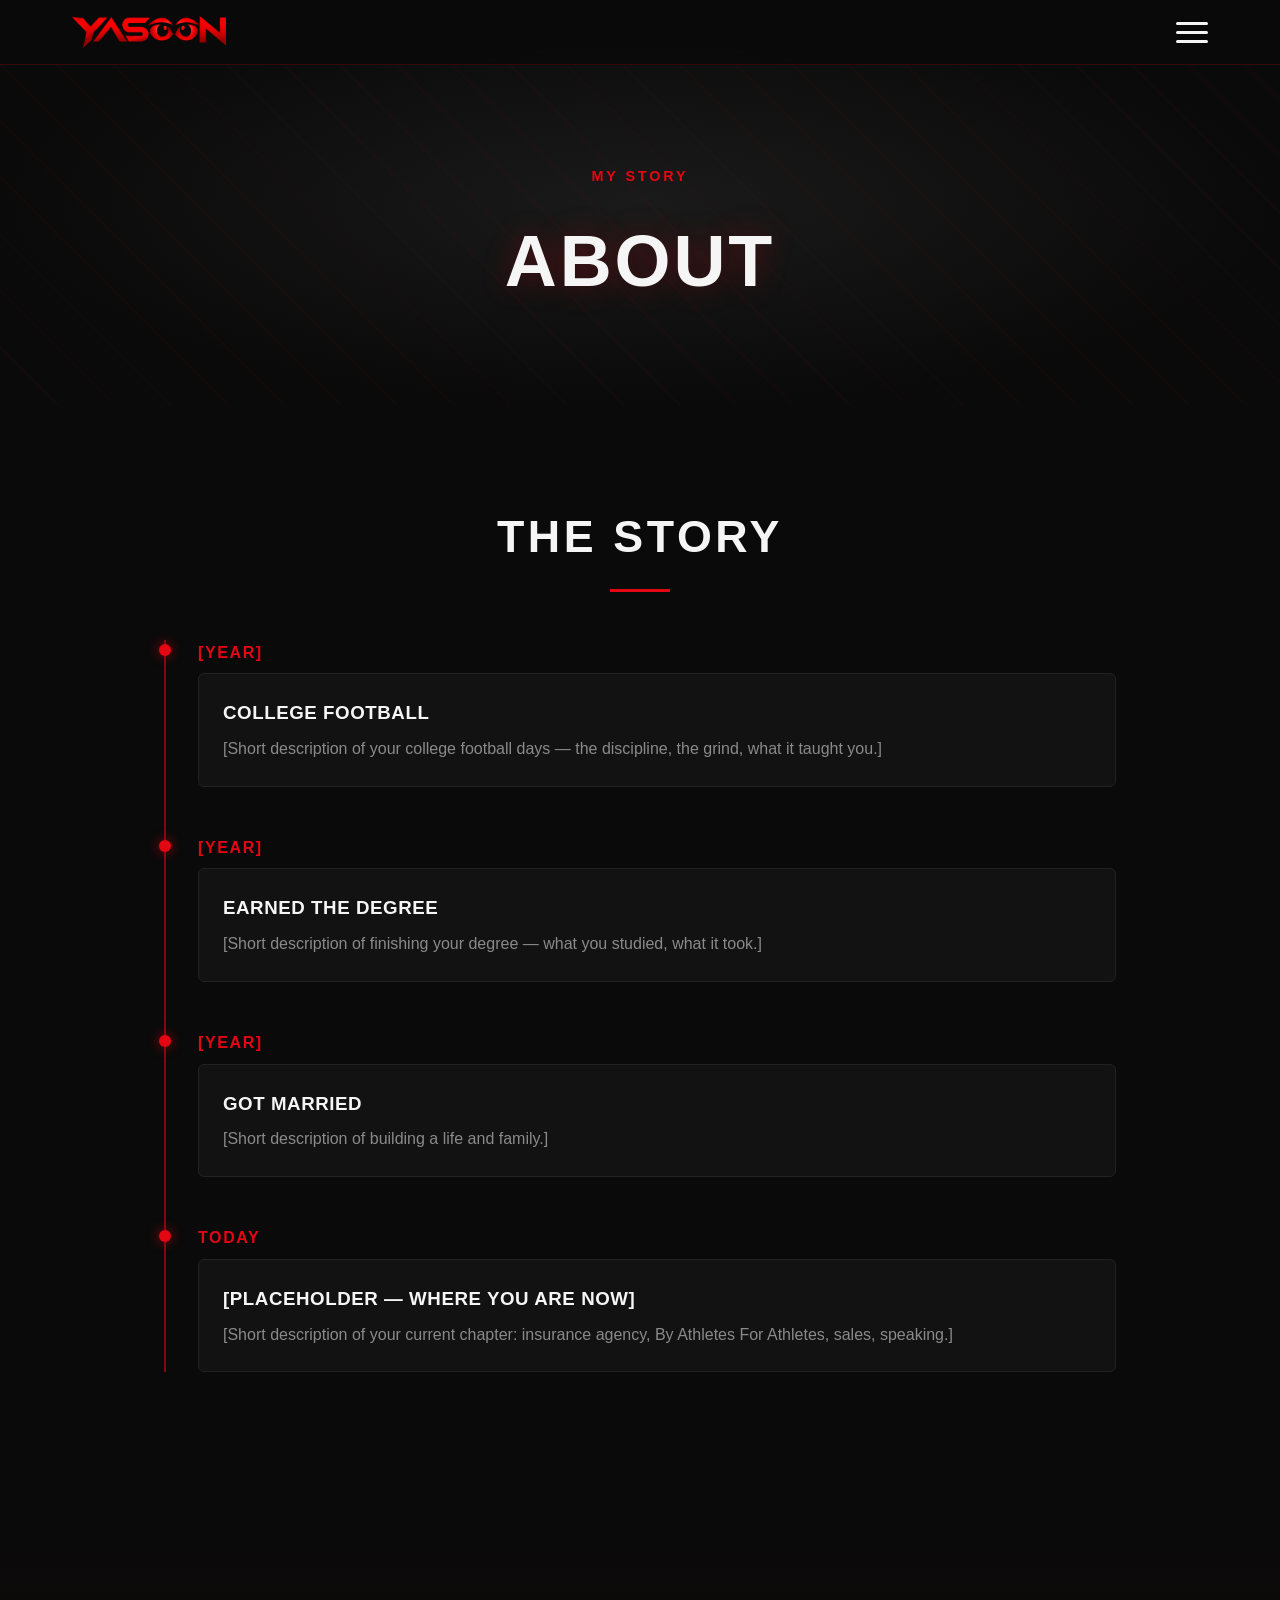
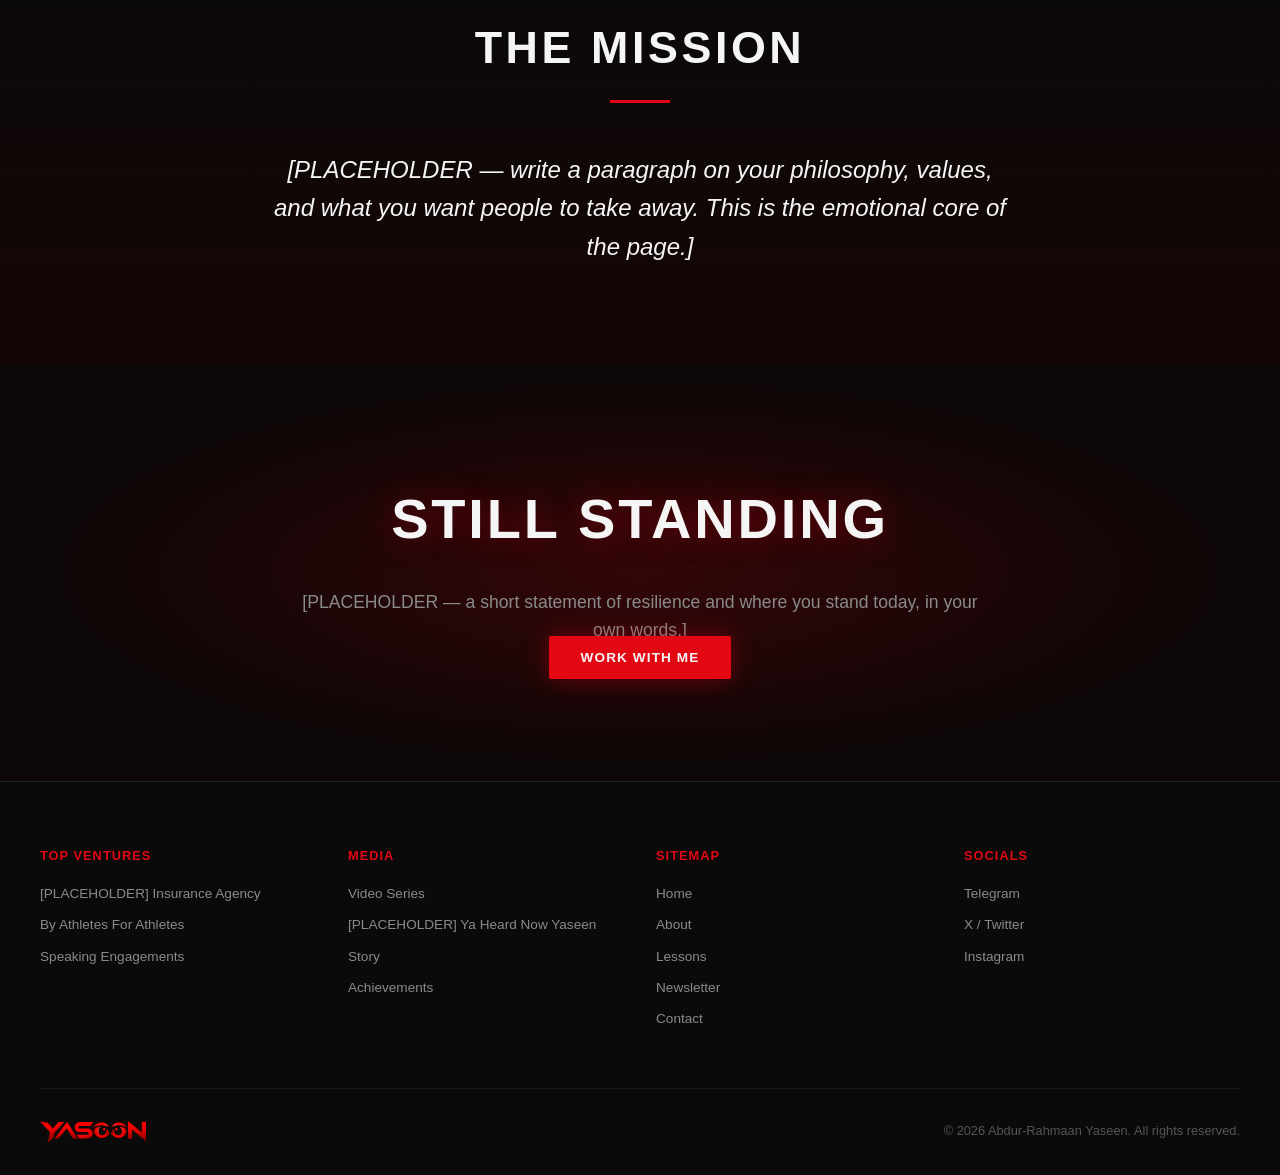
==== about.html @ b3592a43 "Add Lessons Learned from D1 Athletics page and wire into nav/footer on all pages" ====
<!DOCTYPE html>
<html lang="en">
<head>
<meta charset="UTF-8">
<meta name="viewport" content="width=device-width, initial-scale=1.0">
<title>About — Abdur-Rahmaan Yaseen</title>
<link rel="stylesheet" href="style.css">
<link rel="icon" type="image/svg+xml" href="assets/favicon.svg">
</head>
<body>

<header class="site-header">
  <div class="header-inner">
    <a class="logo" href="index.html"><img src="assets/logo.png" alt="YAS👀N" class="logo-img"></a>
    <button class="nav-toggle" aria-label="Toggle menu" aria-expanded="false">
      <span></span><span></span><span></span>
    </button>
    <nav class="main-nav">
      <a href="about.html" class="active">About</a>
      <a href="lessons.html">Lessons</a>
      <a href="ventures.html">Ventures</a>
      <a href="media.html">Media</a>
      <a href="newsletter.html">Newsletter</a>
      <a href="contact.html" class="cta-link">Contact</a>
    </nav>
  </div>
</header>

<section class="page-hero">
  <div class="page-hero-overlay"></div>
  <div class="page-hero-content">
    <p class="eyebrow">My Story</p>
    <h1>ABOUT</h1>
  </div>
</section>

<section id="timeline" class="timeline">
  <h2 class="section-title">The Story</h2>
  <div class="timeline-track">
    <div class="timeline-item">
      <span class="year">[YEAR]</span>
      <div class="timeline-card">
        <h3>College Football</h3>
        <p>[Short description of your college football days — the discipline, the grind, what it taught you.]</p>
      </div>
    </div>
    <div class="timeline-item">
      <span class="year">[YEAR]</span>
      <div class="timeline-card">
        <h3>Earned The Degree</h3>
        <p>[Short description of finishing your degree — what you studied, what it took.]</p>
      </div>
    </div>
    <div class="timeline-item">
      <span class="year">[YEAR]</span>
      <div class="timeline-card">
        <h3>Got Married</h3>
        <p>[Short description of building a life and family.]</p>
      </div>
    </div>
    <div class="timeline-item">
      <span class="year">TODAY</span>
      <div class="timeline-card">
        <h3>[PLACEHOLDER — WHERE YOU ARE NOW]</h3>
        <p>[Short description of your current chapter: insurance agency, By Athletes For Athletes, sales, speaking.]</p>
      </div>
    </div>
  </div>
</section>

<section id="mission" class="mission">
  <div class="mission-inner">
    <h2 class="section-title">The Mission</h2>
    <p class="mission-text">[PLACEHOLDER — write a paragraph on your philosophy, values, and what you want people to take away. This is the emotional core of the page.]</p>
  </div>
</section>

<section class="reaffirm">
  <div class="reaffirm-overlay"></div>
  <div class="reaffirm-content">
    <h2>STILL STANDING</h2>
    <p class="reaffirm-text">[PLACEHOLDER — a short statement of resilience and where you stand today, in your own words.]</p>
    <a href="contact.html" class="btn btn-primary">Work With Me</a>
  </div>
</section>

<footer class="site-footer">
  <div class="footer-inner">
    <div class="footer-col">
      <h4>Top Ventures</h4>
      <a href="ventures.html">[PLACEHOLDER] Insurance Agency</a>
      <a href="https://byathletesforathletes.com" target="_blank" rel="noopener">By Athletes For Athletes</a>
      <a href="ventures.html">Speaking Engagements</a>
    </div>
    <div class="footer-col">
      <h4>Media</h4>
      <a href="media.html">Video Series</a>
      <a href="media.html#yhys">[PLACEHOLDER] Ya Heard Now Yaseen</a>
      <a href="about.html">Story</a>
      <a href="index.html#achievements">Achievements</a>
    </div>
    <div class="footer-col">
      <h4>Sitemap</h4>
      <a href="index.html">Home</a>
      <a href="about.html">About</a>
      <a href="lessons.html">Lessons</a>
      <a href="newsletter.html">Newsletter</a>
      <a href="contact.html">Contact</a>
    </div>
    <div class="footer-col">
      <h4>Socials</h4>
      <a href="https://t.me/abdurryaseen" target="_blank" rel="noopener">Telegram</a>
      <a href="https://x.com/abdurryaseen" target="_blank" rel="noopener">X / Twitter</a>
      <a href="https://instagram.com/abdurryaseen" target="_blank" rel="noopener">Instagram</a>
    </div>
  </div>
  <div class="footer-bottom">
    <span class="logo"><img src="assets/logo.png" alt="YAS👀N" class="logo-img"></span>
    <span class="copyright">© <span id="year"></span> Abdur-Rahmaan Yaseen. All rights reserved.</span>
  </div>
</footer>

<script src="script.js"></script>
</body>
</html>
---- style.css ----
:root {
  --black: #0a0a0a;
  --dark: #121212;
  --crimson: #e30613;
  --crimson-dim: #8a0410;
  --gray: #8a8a8a;
  --white: #f5f5f5;
}

* { margin: 0; padding: 0; box-sizing: border-box; }

body {
  background: var(--black);
  color: var(--white);
  font-family: 'Helvetica Neue', Arial, sans-serif;
  line-height: 1.6;
}

.section-title {
  text-align: center;
  font-size: clamp(1.8rem, 4vw, 2.8rem);
  text-transform: uppercase;
  letter-spacing: 0.08em;
  margin-bottom: 3rem;
  position: relative;
}

.section-title::after {
  content: "";
  display: block;
  width: 60px;
  height: 3px;
  background: var(--crimson);
  margin: 1rem auto 0;
}

/* Header */
.site-header {
  position: fixed;
  top: 0; left: 0; right: 0;
  z-index: 100;
  background: rgba(10,10,10,0.85);
  backdrop-filter: blur(6px);
  border-bottom: 1px solid rgba(227,6,19,0.2);
}

.header-inner {
  max-width: 1200px;
  margin: 0 auto;
  display: flex;
  align-items: center;
  justify-content: space-between;
  padding: 1rem 2rem;
}

.logo {
  font-weight: 800;
  letter-spacing: 0.1em;
  color: var(--white);
  text-decoration: none;
  font-size: 1.1rem;
  display: inline-flex;
  align-items: center;
}

.logo-img {
  height: 32px;
  width: auto;
  display: block;
}

.footer-bottom .logo-img { height: 22px; }

.nav-toggle {
  display: flex;
  flex-direction: column;
  justify-content: center;
  gap: 6px;
  width: 32px;
  height: 24px;
  background: none;
  border: none;
  padding: 0;
  cursor: pointer;
  z-index: 110;
}

.nav-toggle span {
  display: block;
  width: 100%;
  height: 3px;
  background: var(--white);
  border-radius: 2px;
  transition: transform 0.25s ease, opacity 0.2s ease;
}

.nav-toggle.open span:nth-child(1) { transform: translateY(9px) rotate(45deg); }
.nav-toggle.open span:nth-child(2) { opacity: 0; }
.nav-toggle.open span:nth-child(3) { transform: translateY(-9px) rotate(-45deg); }

.main-nav {
  position: absolute;
  top: 100%;
  left: 0;
  right: 0;
  display: none;
  flex-direction: column;
  align-items: stretch;
  background: rgba(10,10,10,0.97);
  backdrop-filter: blur(8px);
  border-bottom: 1px solid rgba(227,6,19,0.2);
  padding: 0.5rem 0 1rem;
}

.main-nav.open { display: flex; }

.main-nav a {
  color: var(--gray);
  text-decoration: none;
  margin-left: 0;
  padding: 0.9rem 2rem;
  font-size: 0.9rem;
  text-transform: uppercase;
  letter-spacing: 0.05em;
  text-align: center;
  transition: color 0.2s;
}

.main-nav a:hover,
.main-nav a.active { color: var(--white); }

.cta-link {
  color: var(--crimson) !important;
  font-weight: 700;
}

/* Hero */
.hero {
  min-height: 100vh;
  display: flex;
  align-items: center;
  justify-content: center;
  text-align: center;
  position: relative;
  background: radial-gradient(ellipse at center, #1a1a1a 0%, var(--black) 70%);
  padding: 6rem 1.5rem 2rem;
  overflow: hidden;
}

.hero-overlay {
  position: absolute;
  inset: 0;
  background:
    linear-gradient(180deg, rgba(10,10,10,0) 0%, var(--black) 100%),
    repeating-linear-gradient(45deg, rgba(227,6,19,0.03) 0px, rgba(227,6,19,0.03) 2px, transparent 2px, transparent 40px);
  pointer-events: none;
}

.hero-content {
  position: relative;
  z-index: 2;
  max-width: 800px;
}

.eyebrow {
  color: var(--crimson);
  text-transform: uppercase;
  letter-spacing: 0.2em;
  font-size: 0.9rem;
  font-weight: 700;
  margin-bottom: 1rem;
}

.hero h1 {
  font-size: clamp(3rem, 10vw, 7rem);
  font-weight: 900;
  letter-spacing: 0.02em;
  line-height: 1;
  text-shadow: 0 0 40px rgba(227,6,19,0.3);
}

.hero-mission {
  margin: 2rem auto;
  color: var(--gray);
  font-size: clamp(1rem, 2vw, 1.3rem);
  max-width: 600px;
}

.hero-cta {
  display: flex;
  gap: 1rem;
  justify-content: center;
  flex-wrap: wrap;
  margin-top: 2rem;
}

.btn {
  padding: 0.9rem 2rem;
  text-decoration: none;
  text-transform: uppercase;
  letter-spacing: 0.08em;
  font-weight: 700;
  font-size: 0.85rem;
  border-radius: 2px;
  transition: transform 0.2s, box-shadow 0.2s;
}

.btn-primary {
  background: var(--crimson);
  color: var(--white);
  box-shadow: 0 0 25px rgba(227,6,19,0.4);
}

.btn-primary:hover {
  transform: translateY(-2px);
  box-shadow: 0 0 35px rgba(227,6,19,0.6);
}

.btn-ghost {
  background: transparent;
  color: var(--white);
  border: 1px solid var(--gray);
}

.btn-ghost:hover { border-color: var(--white); }

/* Upgrade */
.upgrade {
  position: relative;
  padding: 7rem 1.5rem;
  text-align: center;
  overflow: hidden;
  background:
    radial-gradient(ellipse at 50% 20%, rgba(227,6,19,0.15), transparent 60%),
    repeating-linear-gradient(135deg, #141414 0px, #141414 2px, #0d0d0d 2px, #0d0d0d 4px);
}

.upgrade-overlay {
  position: absolute;
  inset: 0;
  background: linear-gradient(180deg, var(--black), transparent 15%, transparent 85%, var(--black));
  pointer-events: none;
}

.upgrade-content {
  position: relative;
  z-index: 2;
  max-width: 700px;
  margin: 0 auto;
}

.upgrade h2 {
  font-size: clamp(2.2rem, 6vw, 4rem);
  font-weight: 900;
  letter-spacing: 0.03em;
  margin: 0.5rem 0 1.5rem;
  text-shadow: 0 0 30px rgba(227,6,19,0.35);
}

.upgrade-text {
  color: var(--gray);
  font-size: 1.1rem;
  margin-bottom: 2rem;
}

/* Platform */
.platform {
  padding: 6rem 1.5rem;
  max-width: 1100px;
  margin: 0 auto;
  text-align: center;
}

.platform-sub {
  color: var(--gray);
  max-width: 600px;
  margin: -2rem auto 3rem;
}

.platform-grid {
  display: grid;
  grid-template-columns: repeat(auto-fit, minmax(240px, 1fr));
  gap: 1.5rem;
  margin-bottom: 2.5rem;
}

.platform-card {
  background: var(--dark);
  border: 1px solid #222;
  border-left: 3px solid var(--crimson);
  border-radius: 4px;
  padding: 1.75rem;
  text-align: left;
}

.platform-card h3 {
  text-transform: uppercase;
  margin-bottom: 0.5rem;
  letter-spacing: 0.03em;
}

.platform-card p { color: var(--gray); }

.platform-cta { display: inline-block; }

/* Reaffirm */
.reaffirm {
  position: relative;
  padding: 7rem 1.5rem;
  text-align: center;
  overflow: hidden;
  background: #0d0606;
}

.reaffirm-overlay {
  position: absolute;
  inset: 0;
  background: radial-gradient(ellipse at 50% 50%, rgba(227,6,19,0.18), transparent 65%);
  pointer-events: none;
}

.reaffirm-content {
  position: relative;
  z-index: 2;
  max-width: 700px;
  margin: 0 auto;
}

.reaffirm h2 {
  font-size: clamp(2rem, 5vw, 3.5rem);
  font-weight: 900;
  letter-spacing: 0.05em;
  margin-bottom: 1.5rem;
  text-shadow: 0 0 30px rgba(227,6,19,0.4);
}

.reaffirm-text {
  color: var(--gray);
  font-size: 1.1rem;
}

/* Timeline */
.timeline {
  padding: 6rem 1.5rem;
  max-width: 1000px;
  margin: 0 auto;
}

.timeline-track {
  position: relative;
  padding-left: 2rem;
  border-left: 2px solid var(--crimson-dim);
}

.timeline-item {
  position: relative;
  margin-bottom: 3rem;
}

.timeline-item::before {
  content: "";
  position: absolute;
  left: -2.45rem;
  top: 0.3rem;
  width: 12px;
  height: 12px;
  border-radius: 50%;
  background: var(--crimson);
  box-shadow: 0 0 12px rgba(227,6,19,0.7);
}

.year {
  display: inline-block;
  color: var(--crimson);
  font-weight: 800;
  letter-spacing: 0.1em;
  margin-bottom: 0.5rem;
}

.timeline-card {
  background: var(--dark);
  border: 1px solid #222;
  border-radius: 6px;
  padding: 1.5rem;
}

.timeline-card h3 {
  text-transform: uppercase;
  letter-spacing: 0.03em;
  margin-bottom: 0.5rem;
}

.timeline-card p { color: var(--gray); }

/* Achievements */
.achievements {
  background: var(--dark);
  padding: 6rem 1.5rem;
}

.stat-grid {
  max-width: 1000px;
  margin: 0 auto;
  display: grid;
  grid-template-columns: repeat(auto-fit, minmax(180px, 1fr));
  gap: 2rem;
  text-align: center;
}

.stat-num {
  display: block;
  font-size: clamp(2.2rem, 5vw, 3.5rem);
  font-weight: 900;
  color: var(--crimson);
}

.stat-label {
  display: block;
  margin-top: 0.5rem;
  text-transform: uppercase;
  letter-spacing: 0.05em;
  color: var(--gray);
  font-size: 0.85rem;
}

/* Mission */
.mission {
  padding: 6rem 1.5rem;
  text-align: center;
  background: linear-gradient(180deg, var(--black), #150505);
}

.mission-inner { max-width: 750px; margin: 0 auto; }

.mission-text {
  font-size: clamp(1.1rem, 2.2vw, 1.5rem);
  color: var(--white);
  font-style: italic;
}

/* Programs */
.programs {
  padding: 6rem 1.5rem;
  max-width: 1200px;
  margin: 0 auto;
}

.program-grid {
  display: grid;
  grid-template-columns: repeat(auto-fit, minmax(260px, 1fr));
  gap: 1.5rem;
}

.program-card {
  display: block;
  background: var(--dark);
  border: 1px solid #222;
  border-radius: 6px;
  padding: 2rem;
  text-decoration: none;
  color: var(--white);
  transition: border-color 0.2s, transform 0.2s;
}

.program-card:hover {
  border-color: var(--crimson);
  transform: translateY(-3px);
}

.program-card h3 {
  text-transform: uppercase;
  margin-bottom: 0.5rem;
}

.program-card p { color: var(--gray); margin-bottom: 1rem; }

.program-link {
  color: var(--crimson);
  font-weight: 700;
  font-size: 0.85rem;
  text-transform: uppercase;
}

/* Exclusive */
.exclusive {
  padding: 6rem 1.5rem;
  max-width: 1200px;
  margin: 0 auto;
  text-align: center;
}

.exclusive-sub {
  color: var(--gray);
  max-width: 600px;
  margin: -2rem auto 3rem;
}

.exclusive-grid {
  display: grid;
  grid-template-columns: repeat(auto-fit, minmax(240px, 1fr));
  gap: 1.5rem;
}

.exclusive-card {
  background: var(--dark);
  border: 1px solid #222;
  border-radius: 6px;
  overflow: hidden;
  text-align: left;
  transition: border-color 0.2s;
}

.exclusive-card:hover { border-color: var(--crimson); }

.exclusive-thumb {
  aspect-ratio: 16 / 9;
  background: repeating-linear-gradient(45deg, #1a1a1a 0px, #1a1a1a 10px, #141414 10px, #141414 20px);
  border-bottom: 1px solid #222;
}

.exclusive-card h3 {
  padding: 1rem 1.25rem;
  text-transform: uppercase;
  font-size: 0.95rem;
  letter-spacing: 0.03em;
}

/* Card Columns */
.card-columns {
  display: grid;
  grid-template-columns: repeat(auto-fit, minmax(220px, 1fr));
  gap: 1px;
  background: #222;
  border-top: 1px solid #222;
  border-bottom: 1px solid #222;
}

.col-card {
  background: var(--black);
  padding: 3rem 2rem;
  text-align: center;
}

.col-card h3 {
  color: var(--crimson);
  text-transform: uppercase;
  letter-spacing: 0.1em;
  font-size: 0.95rem;
  margin-bottom: 1rem;
}

.col-card p {
  color: var(--gray);
  font-size: 0.9rem;
}

/* Contact */
.contact {
  padding: 6rem 1.5rem;
  text-align: center;
  background: var(--dark);
}

.contact-sub {
  color: var(--gray);
  margin-bottom: 2rem;
}

.social-grid {
  display: flex;
  gap: 1rem;
  justify-content: center;
  flex-wrap: wrap;
}

.social-grid a {
  color: var(--white);
  text-decoration: none;
  border: 1px solid #333;
  padding: 0.8rem 1.6rem;
  border-radius: 2px;
  text-transform: uppercase;
  font-size: 0.85rem;
  letter-spacing: 0.05em;
  transition: border-color 0.2s, color 0.2s;
}

.social-grid a:hover {
  border-color: var(--crimson);
  color: var(--crimson);
}

/* Footer */
.site-footer {
  background: var(--black);
  border-top: 1px solid #222;
  padding: 4rem 1.5rem 2rem;
}

.footer-inner {
  max-width: 1200px;
  margin: 0 auto 3rem;
  display: grid;
  grid-template-columns: repeat(auto-fit, minmax(160px, 1fr));
  gap: 2rem;
}

.footer-col h4 {
  text-transform: uppercase;
  letter-spacing: 0.08em;
  font-size: 0.8rem;
  color: var(--crimson);
  margin-bottom: 1rem;
}

.footer-col a {
  display: block;
  color: var(--gray);
  text-decoration: none;
  font-size: 0.85rem;
  margin-bottom: 0.6rem;
}

.footer-col a:hover { color: var(--white); }

.footer-bottom {
  max-width: 1200px;
  margin: 0 auto;
  padding-top: 2rem;
  border-top: 1px solid #1a1a1a;
  display: flex;
  flex-wrap: wrap;
  gap: 1rem;
  align-items: center;
  justify-content: space-between;
}

.copyright {
  color: #555;
  font-size: 0.8rem;
}

/* Page Hero (sub-pages) */
.page-hero {
  position: relative;
  min-height: 45vh;
  display: flex;
  align-items: center;
  justify-content: center;
  text-align: center;
  overflow: hidden;
  padding: 8rem 1.5rem 3rem;
  background: radial-gradient(ellipse at center, #1a1a1a 0%, var(--black) 70%);
}

.page-hero-overlay {
  position: absolute;
  inset: 0;
  background: repeating-linear-gradient(45deg, rgba(227,6,19,0.03) 0px, rgba(227,6,19,0.03) 2px, transparent 2px, transparent 40px);
  pointer-events: none;
}

.page-hero-content {
  position: relative;
  z-index: 2;
  max-width: 700px;
}

.page-hero h1 {
  font-size: clamp(2.5rem, 7vw, 4.5rem);
  font-weight: 900;
  letter-spacing: 0.04em;
  text-shadow: 0 0 30px rgba(227,6,19,0.3);
}

.page-hero-sub {
  margin-top: 1.25rem;
  color: var(--gray);
  font-size: 1.05rem;
}

/* Nav Cards (home) */
.nav-cards {
  padding: 6rem 1.5rem;
  max-width: 1100px;
  margin: 0 auto;
}

.nav-card-grid {
  display: grid;
  grid-template-columns: repeat(auto-fit, minmax(230px, 1fr));
  gap: 1.5rem;
}

.nav-card {
  display: block;
  background: var(--dark);
  border: 1px solid #222;
  border-radius: 6px;
  padding: 2rem;
  text-decoration: none;
  color: var(--white);
  transition: border-color 0.2s, transform 0.2s;
}

.nav-card:hover {
  border-color: var(--crimson);
  transform: translateY(-3px);
}

.nav-card h3 {
  text-transform: uppercase;
  letter-spacing: 0.05em;
  margin-bottom: 0.5rem;
}

.nav-card p { color: var(--gray); margin-bottom: 1rem; font-size: 0.9rem; }

.nav-card-link {
  color: var(--crimson);
  font-weight: 700;
  font-size: 0.85rem;
  text-transform: uppercase;
}

/* Newsletter */
.newsletter-signup {
  padding: 6rem 1.5rem;
  display: flex;
  justify-content: center;
}

.newsletter-card {
  max-width: 500px;
  width: 100%;
  text-align: center;
}

.newsletter-sub {
  color: var(--gray);
  margin: -2rem auto 2rem;
}

.newsletter-form {
  display: flex;
  gap: 0.75rem;
  flex-wrap: wrap;
  justify-content: center;
}

.newsletter-form input[type="email"] {
  flex: 1;
  min-width: 220px;
  background: var(--dark);
  border: 1px solid #333;
  color: var(--white);
  padding: 0.9rem 1.2rem;
  border-radius: 2px;
  font-size: 0.95rem;
}

.newsletter-form input[type="email"]:focus {
  outline: none;
  border-color: var(--crimson);
}

.newsletter-form button { border: none; cursor: pointer; }

.newsletter-note {
  margin-top: 1.5rem;
  color: #555;
  font-size: 0.8rem;
}

/* Contact Page */
.contact-page {
  max-width: 1100px;
  margin: 0 auto;
  padding: 6rem 1.5rem;
  display: grid;
  grid-template-columns: 2fr 1fr;
  gap: 3rem;
}

.contact-form-card .section-title { text-align: left; }
.contact-form-card .section-title::after { margin-left: 0; }

.contact-form {
  display: flex;
  flex-direction: column;
  gap: 1rem;
}

.contact-form input,
.contact-form select,
.contact-form textarea {
  background: var(--dark);
  border: 1px solid #333;
  color: var(--white);
  padding: 0.9rem 1.2rem;
  border-radius: 2px;
  font-size: 0.95rem;
  font-family: inherit;
}

.contact-form input:focus,
.contact-form select:focus,
.contact-form textarea:focus {
  outline: none;
  border-color: var(--crimson);
}

.contact-form button {
  border: none;
  cursor: pointer;
  align-self: flex-start;
}

.contact-sidebar h3 {
  text-transform: uppercase;
  letter-spacing: 0.05em;
  margin-bottom: 1.5rem;
  color: var(--crimson);
  font-size: 1rem;
}

.social-grid.vertical {
  flex-direction: column;
  align-items: stretch;
}

.social-grid.vertical a { text-align: center; }

@media (max-width: 700px) {
  .footer-bottom { flex-direction: column; text-align: center; }
  .contact-page { grid-template-columns: 1fr; }
}
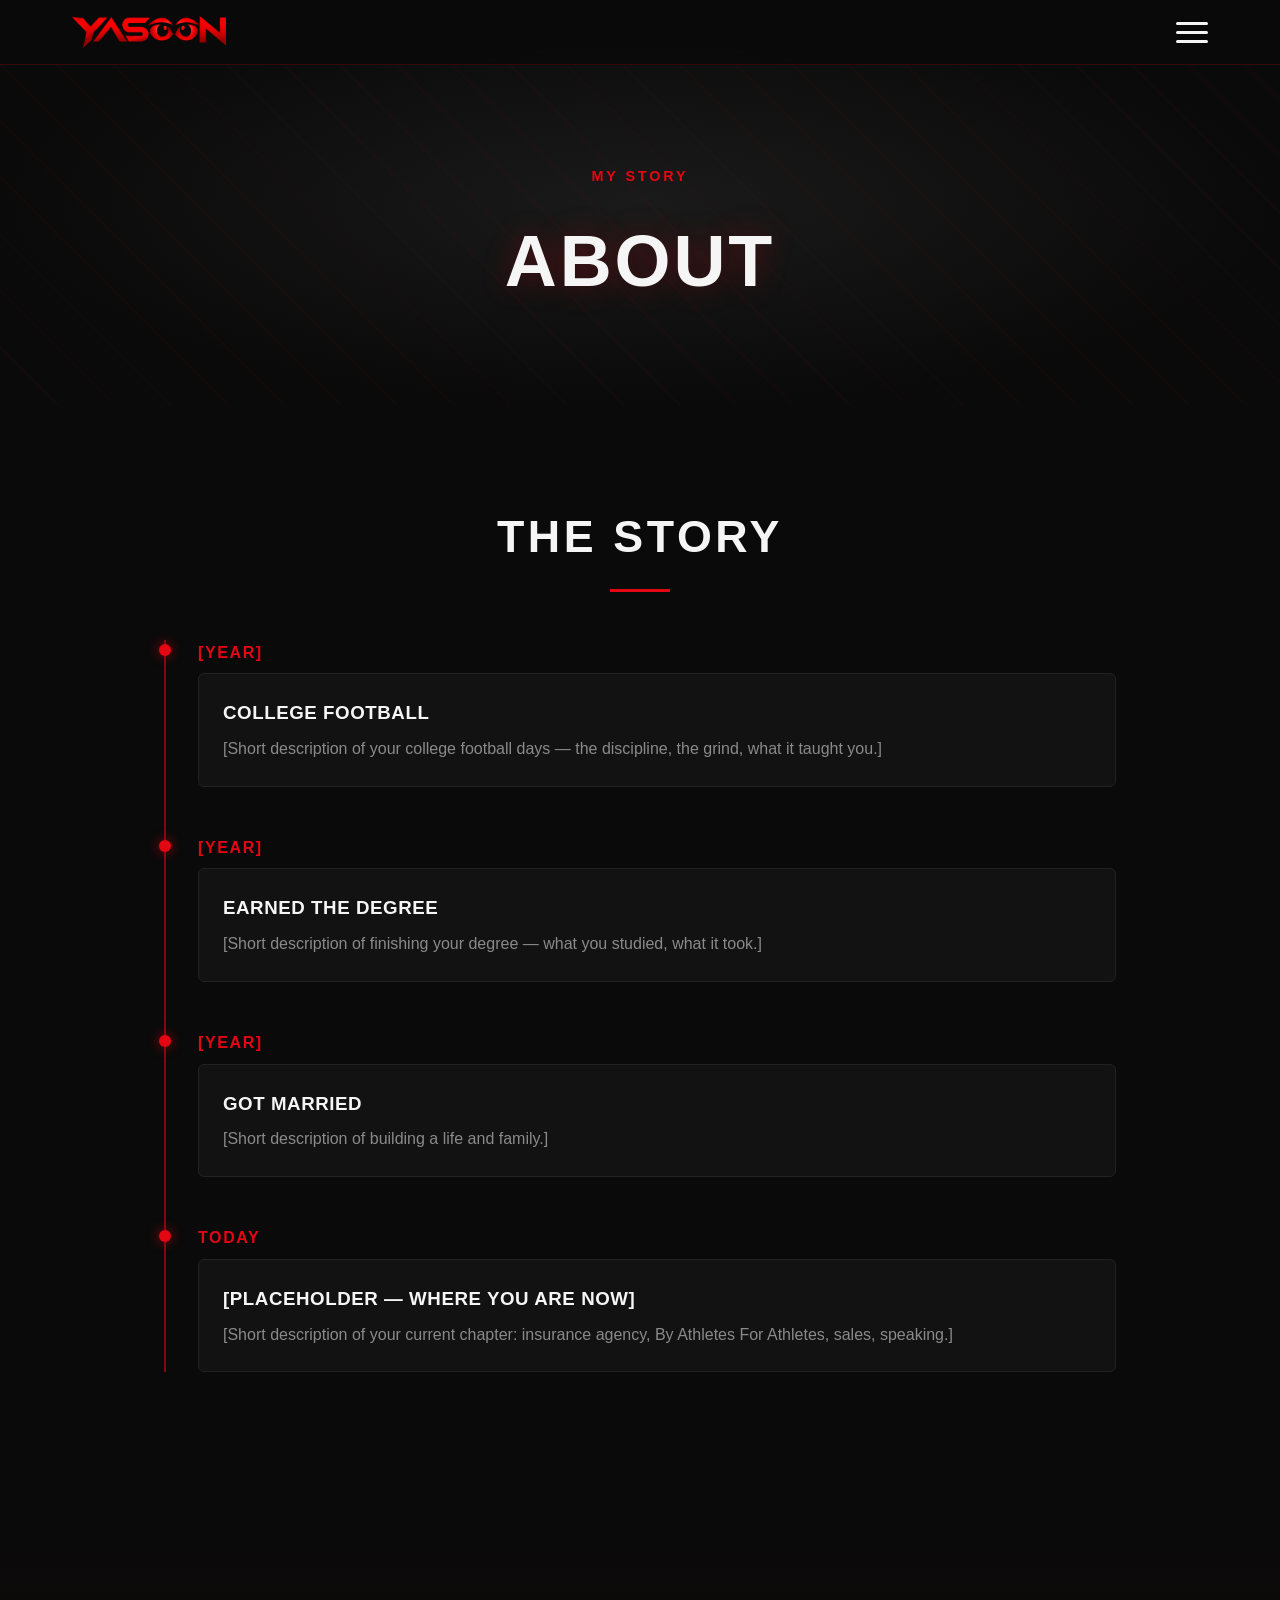
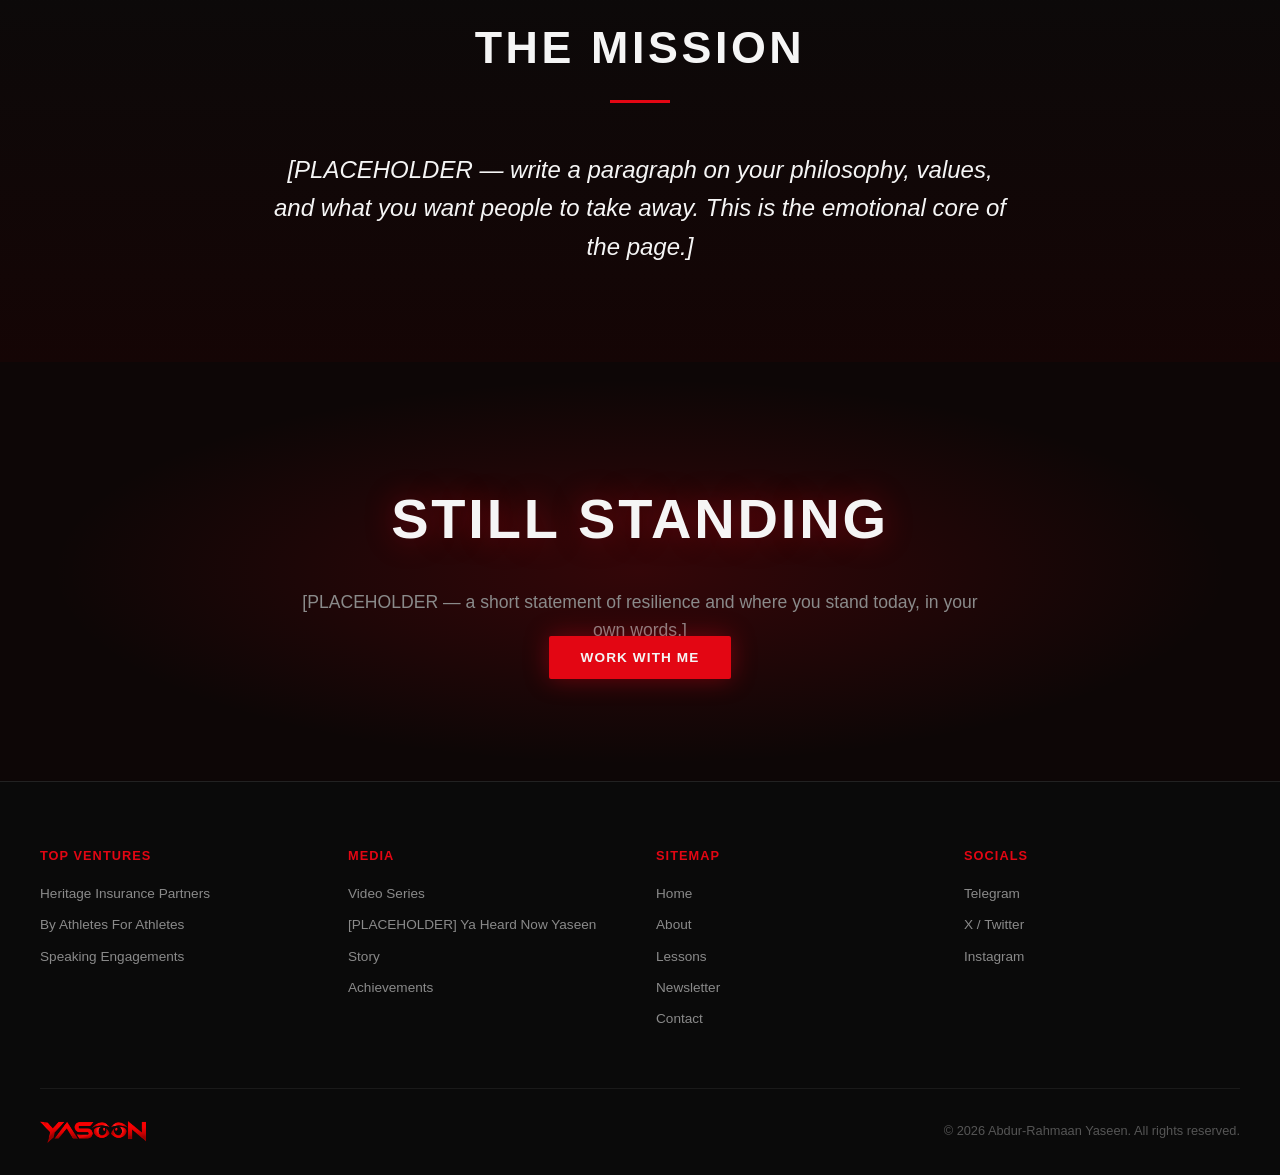
==== commit 197d8407: "Add real Heritage Insurance Partners content and links across all pages Replaces placeholder insuran" ====
--- a/about.html
+++ b/about.html
@@ -5,7 +5,9 @@
 <meta name="viewport" content="width=device-width, initial-scale=1.0">
 <title>About — Abdur-Rahmaan Yaseen</title>
 <link rel="stylesheet" href="style.css">
-<link rel="icon" type="image/svg+xml" href="assets/favicon.svg">
+<link rel="icon" type="image/png" sizes="32x32" href="assets/favicon-32.png">
+<link rel="icon" type="image/png" sizes="16x16" href="assets/favicon-16.png">
+<link rel="apple-touch-icon" href="assets/apple-touch-icon.png">
 </head>
 <body>
 
@@ -88,7 +90,7 @@
   <div class="footer-inner">
     <div class="footer-col">
       <h4>Top Ventures</h4>
-      <a href="ventures.html">[PLACEHOLDER] Insurance Agency</a>
+      <a href="https://heritageinsurancepartners.org" target="_blank" rel="noopener">Heritage Insurance Partners</a>
       <a href="https://byathletesforathletes.com" target="_blank" rel="noopener">By Athletes For Athletes</a>
       <a href="ventures.html">Speaking Engagements</a>
     </div>
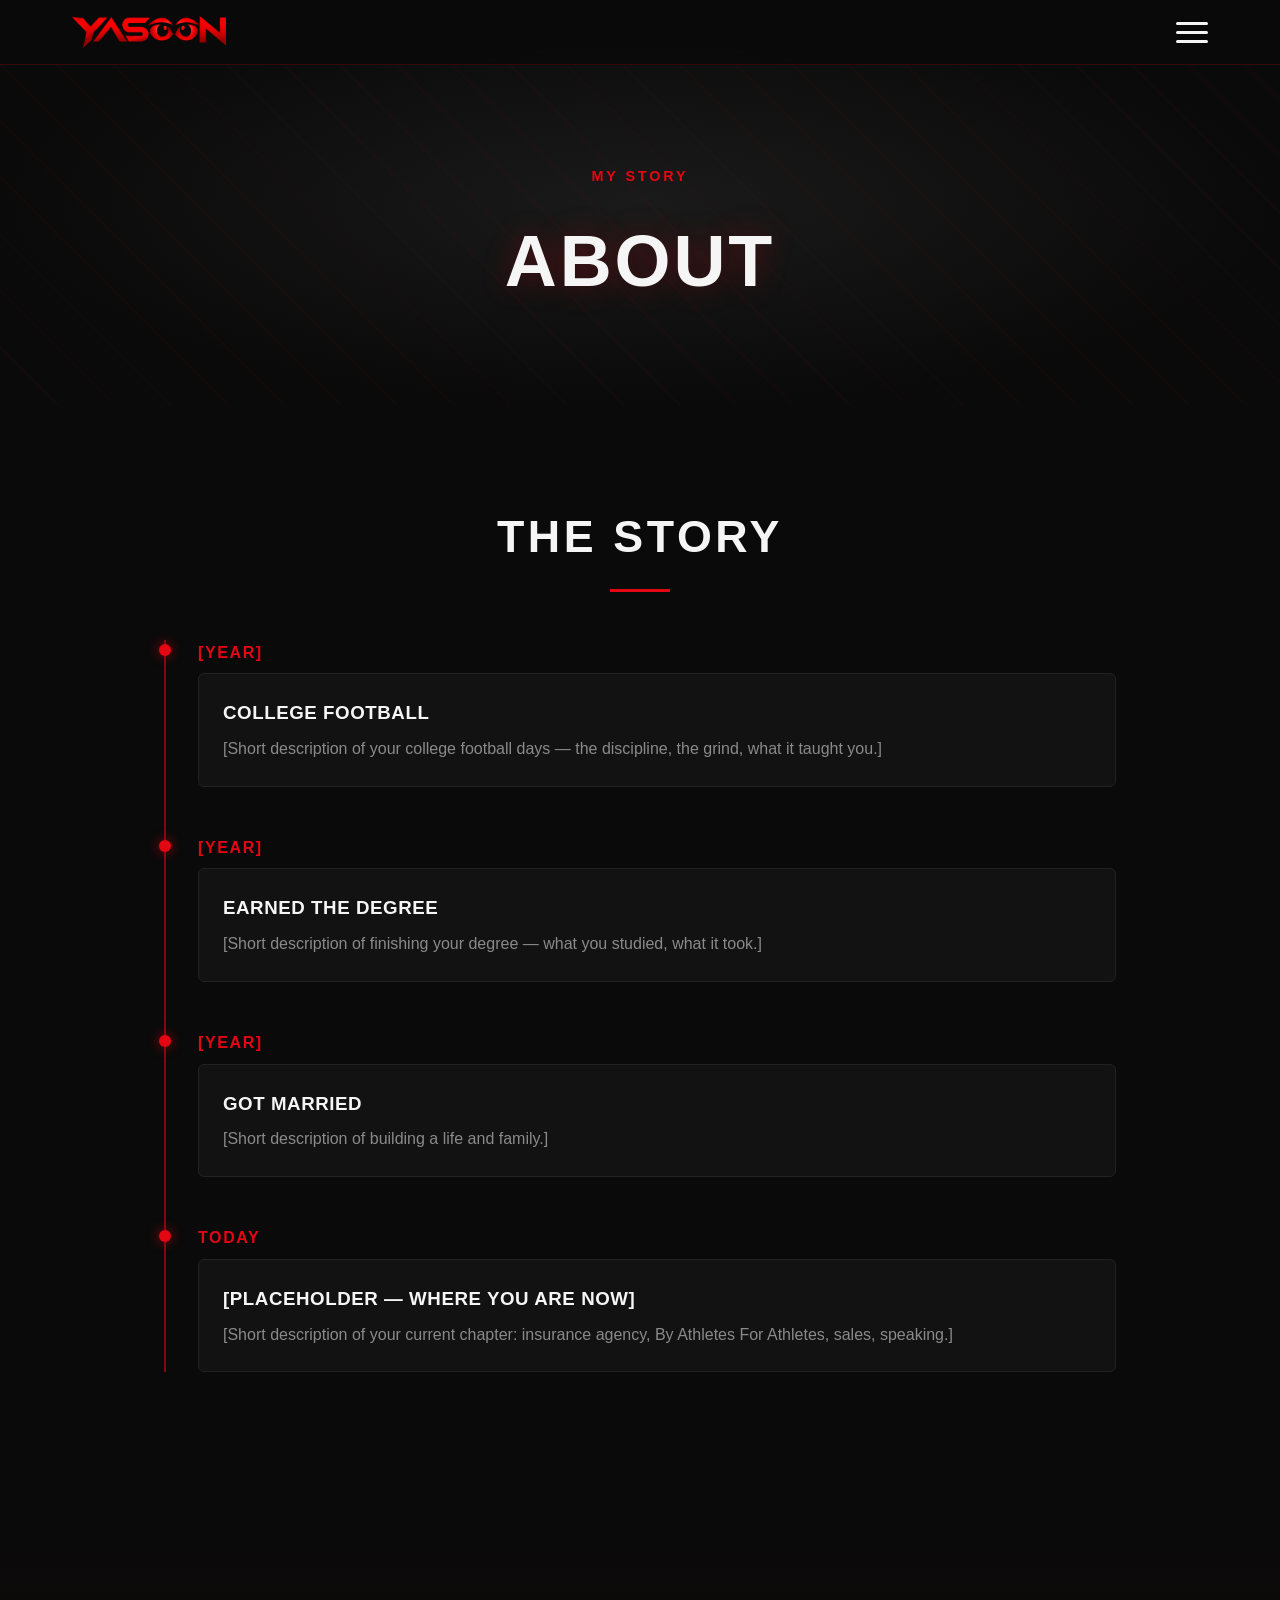
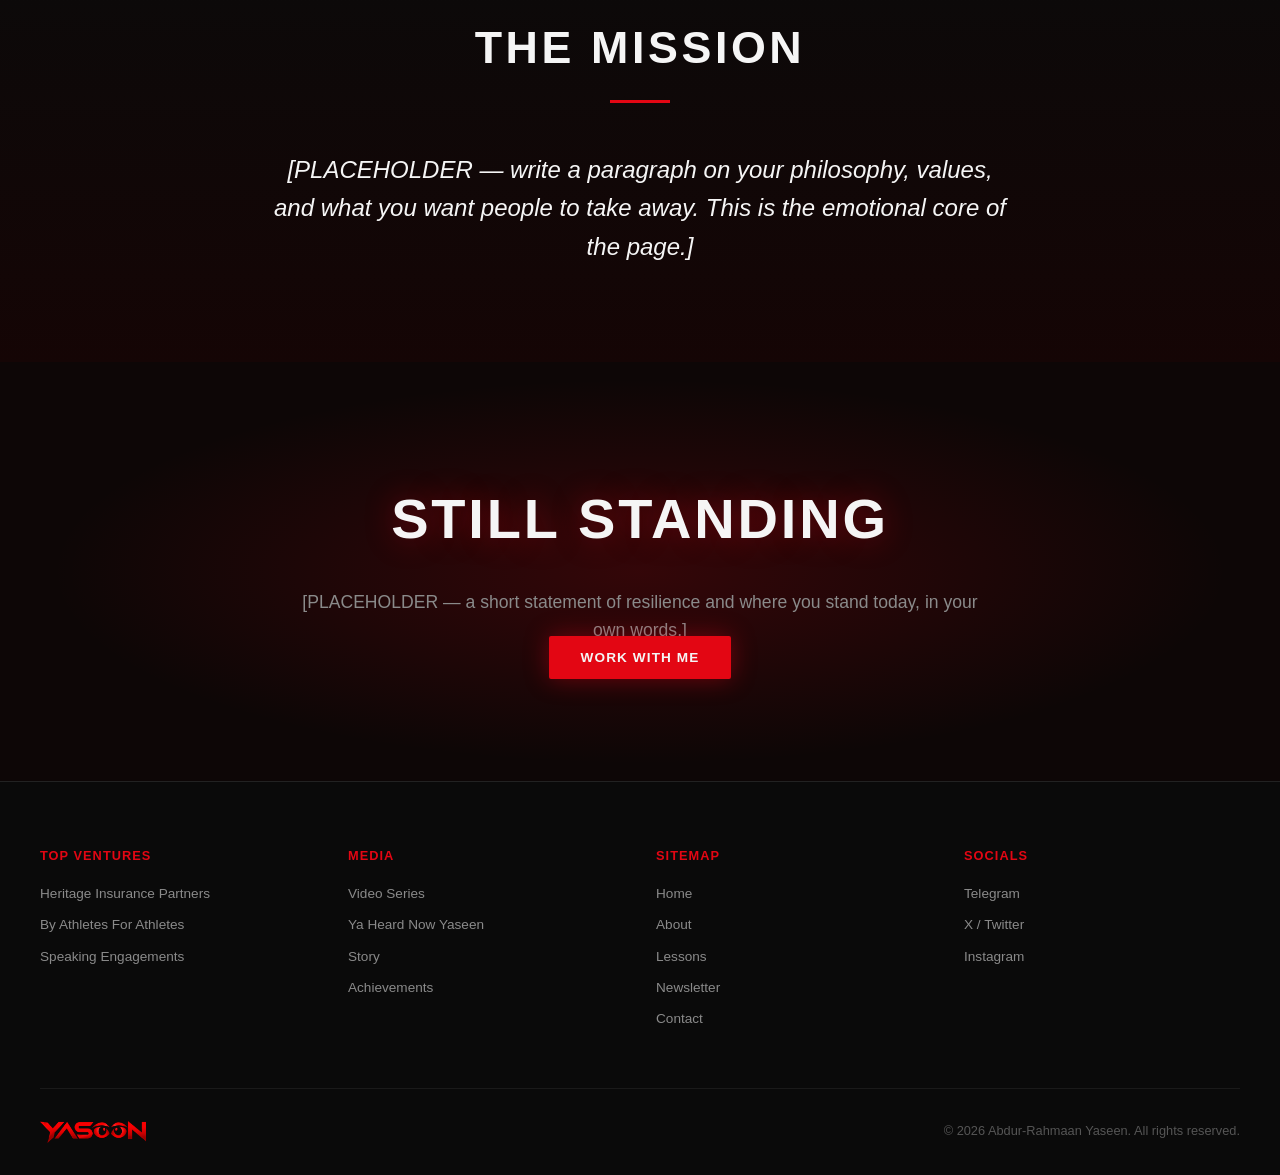
==== commit 15d45512: "Link Ya Heard Now Yaseen to real Rumble show URL Replaces the placeholder internal anchor and CTA te" ====
--- a/about.html
+++ b/about.html
@@ -97,7 +97,7 @@
     <div class="footer-col">
       <h4>Media</h4>
       <a href="media.html">Video Series</a>
-      <a href="media.html#yhys">[PLACEHOLDER] Ya Heard Now Yaseen</a>
+      <a href="https://rumble.com/yaheardnowyaseen" target="_blank" rel="noopener">Ya Heard Now Yaseen</a>
       <a href="about.html">Story</a>
       <a href="index.html#achievements">Achievements</a>
     </div>
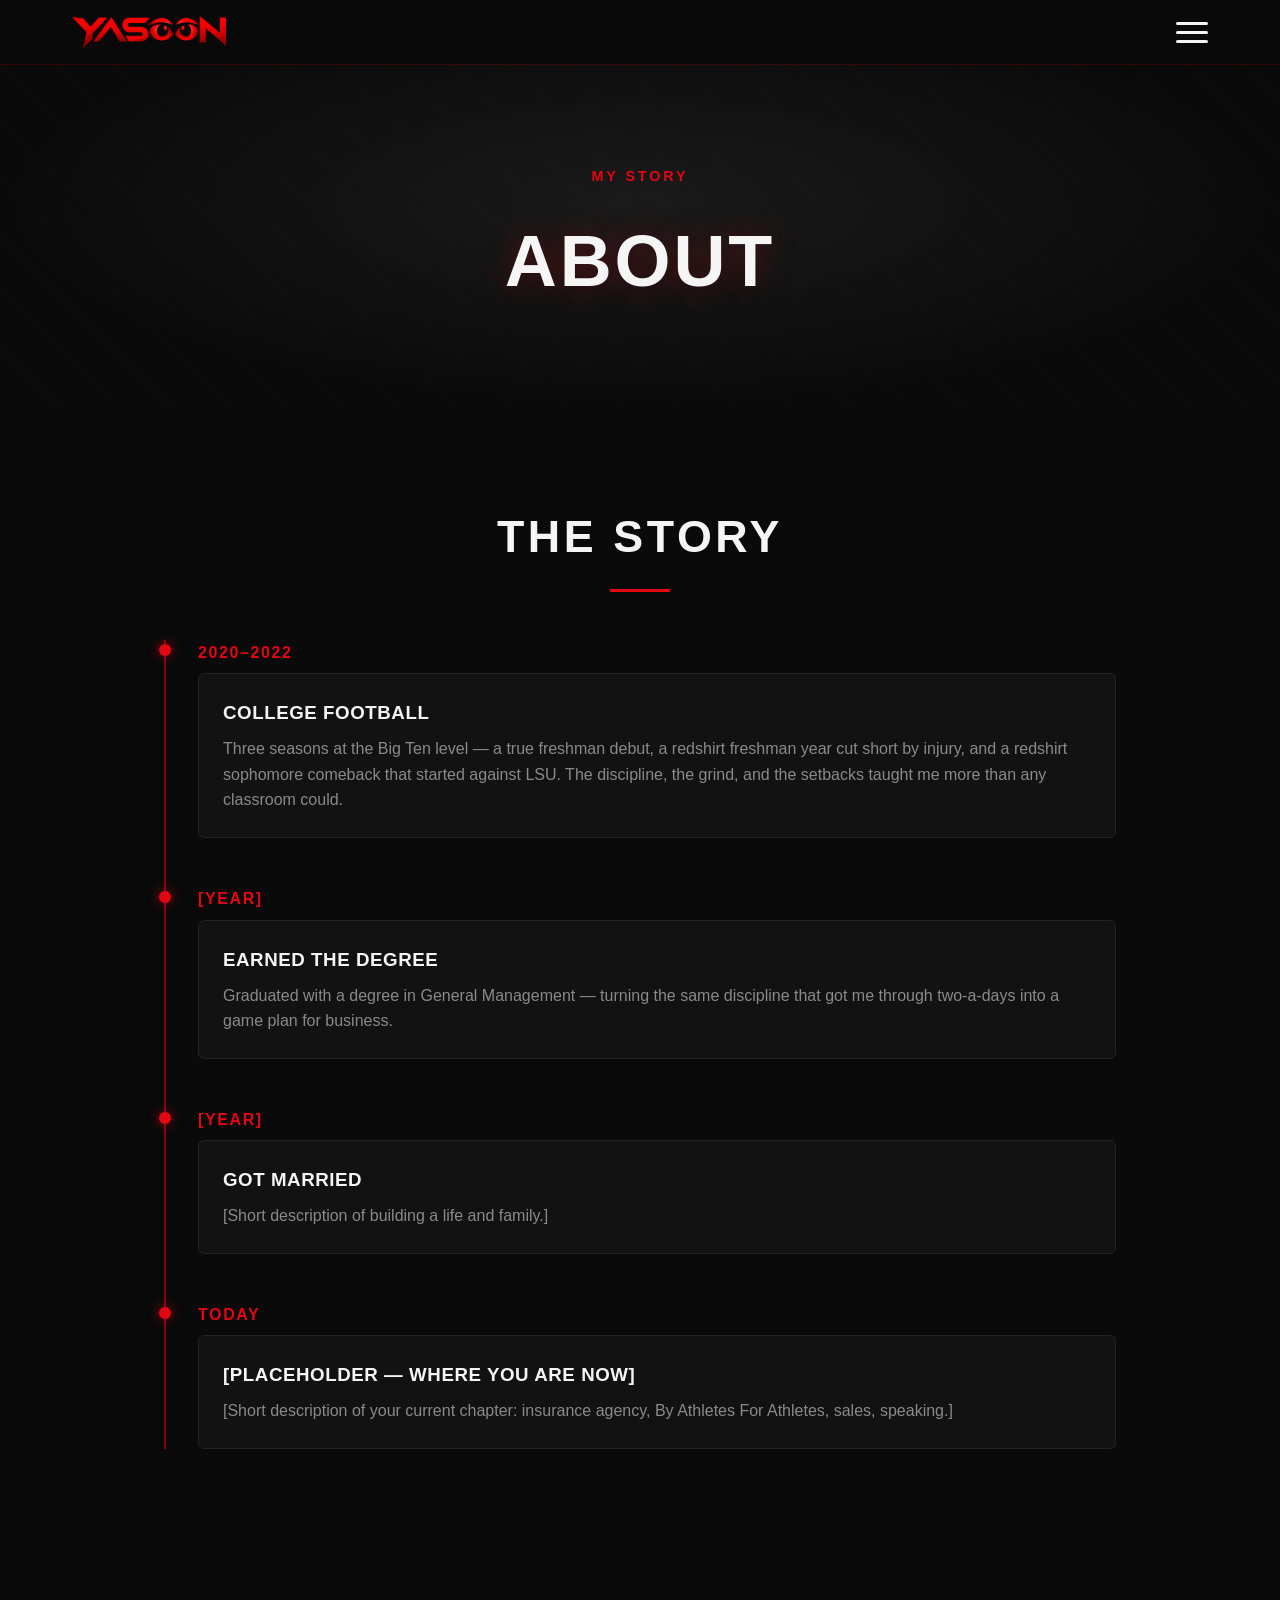
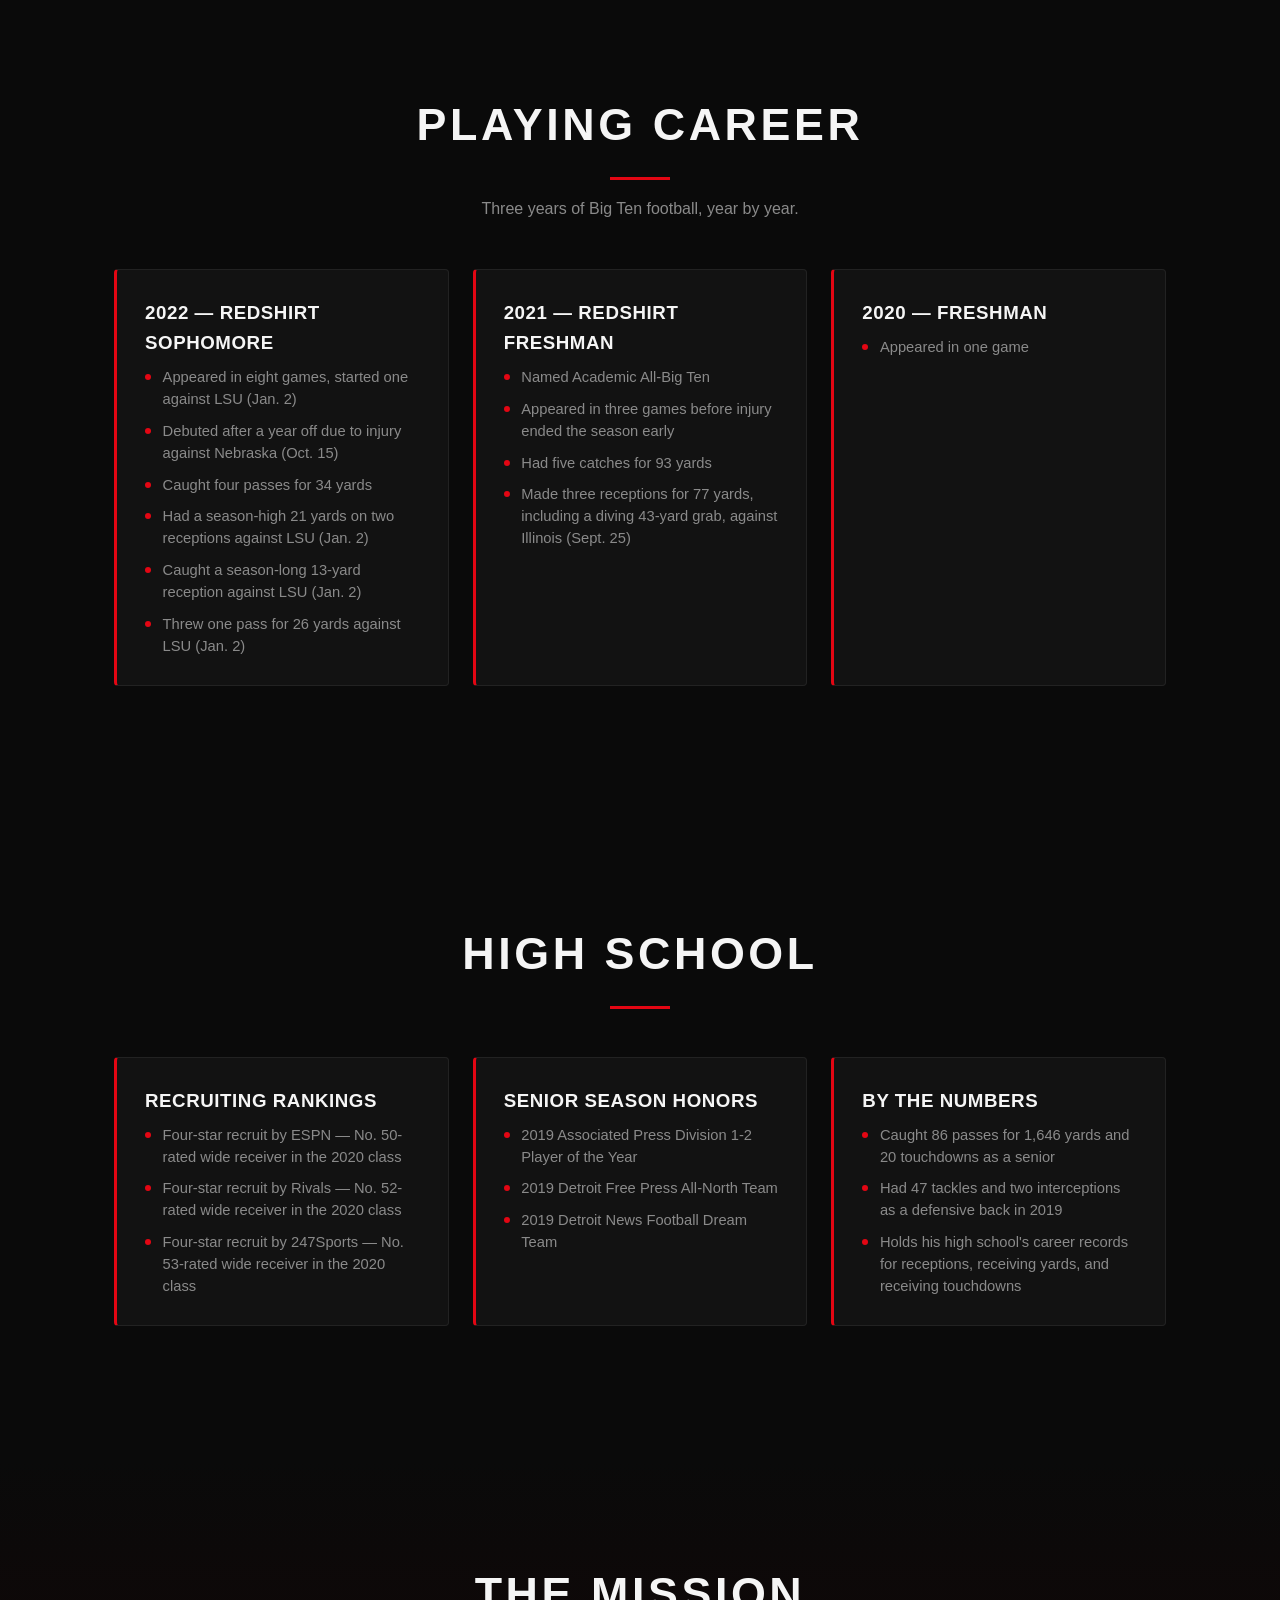
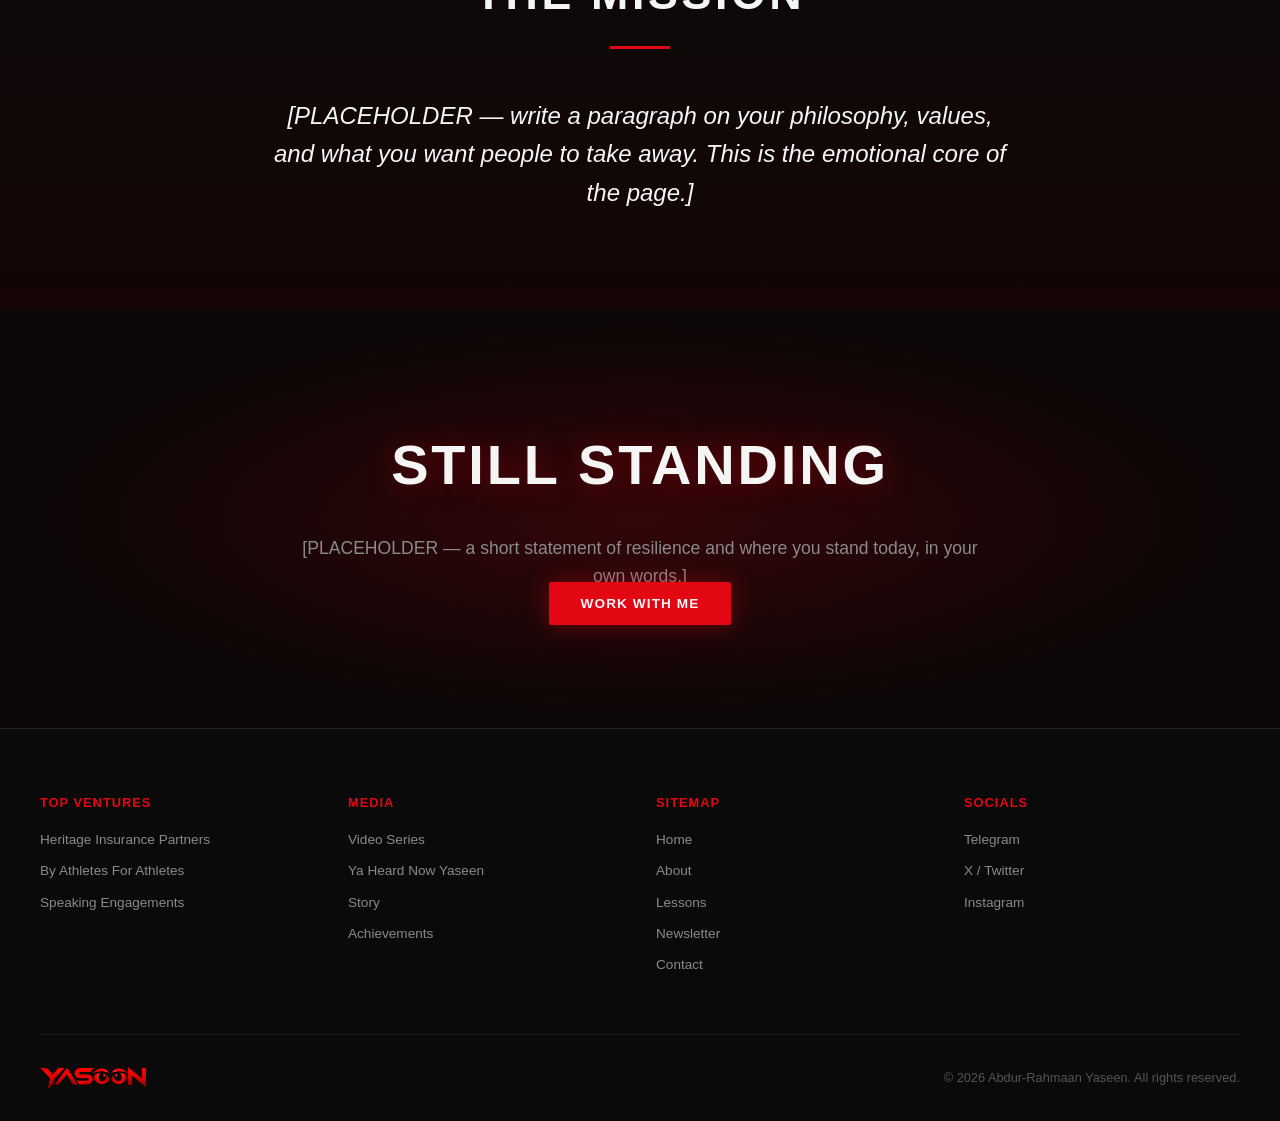
==== commit 7ffa447d: "Add real D1 playing career and high school stats to About page Adds year-by-year Playing Career (202" ====
--- a/about.html
+++ b/about.html
@@ -40,17 +40,17 @@
   <h2 class="section-title">The Story</h2>
   <div class="timeline-track">
     <div class="timeline-item">
-      <span class="year">[YEAR]</span>
+      <span class="year">2020–2022</span>
       <div class="timeline-card">
         <h3>College Football</h3>
-        <p>[Short description of your college football days — the discipline, the grind, what it taught you.]</p>
+        <p>Three seasons at the Big Ten level — a true freshman debut, a redshirt freshman year cut short by injury, and a redshirt sophomore comeback that started against LSU. The discipline, the grind, and the setbacks taught me more than any classroom could.</p>
       </div>
     </div>
     <div class="timeline-item">
       <span class="year">[YEAR]</span>
       <div class="timeline-card">
         <h3>Earned The Degree</h3>
-        <p>[Short description of finishing your degree — what you studied, what it took.]</p>
+        <p>Graduated with a degree in General Management — turning the same discipline that got me through two-a-days into a game plan for business.</p>
       </div>
     </div>
     <div class="timeline-item">
@@ -66,6 +66,69 @@
         <h3>[PLACEHOLDER — WHERE YOU ARE NOW]</h3>
         <p>[Short description of your current chapter: insurance agency, By Athletes For Athletes, sales, speaking.]</p>
       </div>
+    </div>
+  </div>
+</section>
+
+<section id="career" class="platform">
+  <h2 class="section-title">Playing Career</h2>
+  <p class="platform-sub">Three years of Big Ten football, year by year.</p>
+  <div class="platform-grid">
+    <div class="platform-card">
+      <h3>2022 — Redshirt Sophomore</h3>
+      <ul class="stat-list">
+        <li>Appeared in eight games, started one against LSU (Jan. 2)</li>
+        <li>Debuted after a year off due to injury against Nebraska (Oct. 15)</li>
+        <li>Caught four passes for 34 yards</li>
+        <li>Had a season-high 21 yards on two receptions against LSU (Jan. 2)</li>
+        <li>Caught a season-long 13-yard reception against LSU (Jan. 2)</li>
+        <li>Threw one pass for 26 yards against LSU (Jan. 2)</li>
+      </ul>
+    </div>
+    <div class="platform-card">
+      <h3>2021 — Redshirt Freshman</h3>
+      <ul class="stat-list">
+        <li>Named Academic All-Big Ten</li>
+        <li>Appeared in three games before injury ended the season early</li>
+        <li>Had five catches for 93 yards</li>
+        <li>Made three receptions for 77 yards, including a diving 43-yard grab, against Illinois (Sept. 25)</li>
+      </ul>
+    </div>
+    <div class="platform-card">
+      <h3>2020 — Freshman</h3>
+      <ul class="stat-list">
+        <li>Appeared in one game</li>
+      </ul>
+    </div>
+  </div>
+</section>
+
+<section id="highschool" class="platform">
+  <h2 class="section-title">High School</h2>
+  <div class="platform-grid">
+    <div class="platform-card">
+      <h3>Recruiting Rankings</h3>
+      <ul class="stat-list">
+        <li>Four-star recruit by ESPN — No. 50-rated wide receiver in the 2020 class</li>
+        <li>Four-star recruit by Rivals — No. 52-rated wide receiver in the 2020 class</li>
+        <li>Four-star recruit by 247Sports — No. 53-rated wide receiver in the 2020 class</li>
+      </ul>
+    </div>
+    <div class="platform-card">
+      <h3>Senior Season Honors</h3>
+      <ul class="stat-list">
+        <li>2019 Associated Press Division 1-2 Player of the Year</li>
+        <li>2019 Detroit Free Press All-North Team</li>
+        <li>2019 Detroit News Football Dream Team</li>
+      </ul>
+    </div>
+    <div class="platform-card">
+      <h3>By The Numbers</h3>
+      <ul class="stat-list">
+        <li>Caught 86 passes for 1,646 yards and 20 touchdowns as a senior</li>
+        <li>Had 47 tackles and two interceptions as a defensive back in 2019</li>
+        <li>Holds his high school's career records for receptions, receiving yards, and receiving touchdowns</li>
+      </ul>
     </div>
   </div>
 </section>
--- a/style.css
+++ b/style.css
@@ -303,6 +303,33 @@
 
 .platform-cta { display: inline-block; }
 
+.stat-list {
+  list-style: none;
+  margin-top: 0.5rem;
+  display: flex;
+  flex-direction: column;
+  gap: 0.6rem;
+}
+
+.stat-list li {
+  position: relative;
+  padding-left: 1.1rem;
+  color: var(--gray);
+  font-size: 0.92rem;
+  line-height: 1.5;
+}
+
+.stat-list li::before {
+  content: "";
+  position: absolute;
+  left: 0;
+  top: 0.55em;
+  width: 6px;
+  height: 6px;
+  border-radius: 50%;
+  background: var(--crimson);
+}
+
 /* Reaffirm */
 .reaffirm {
   position: relative;
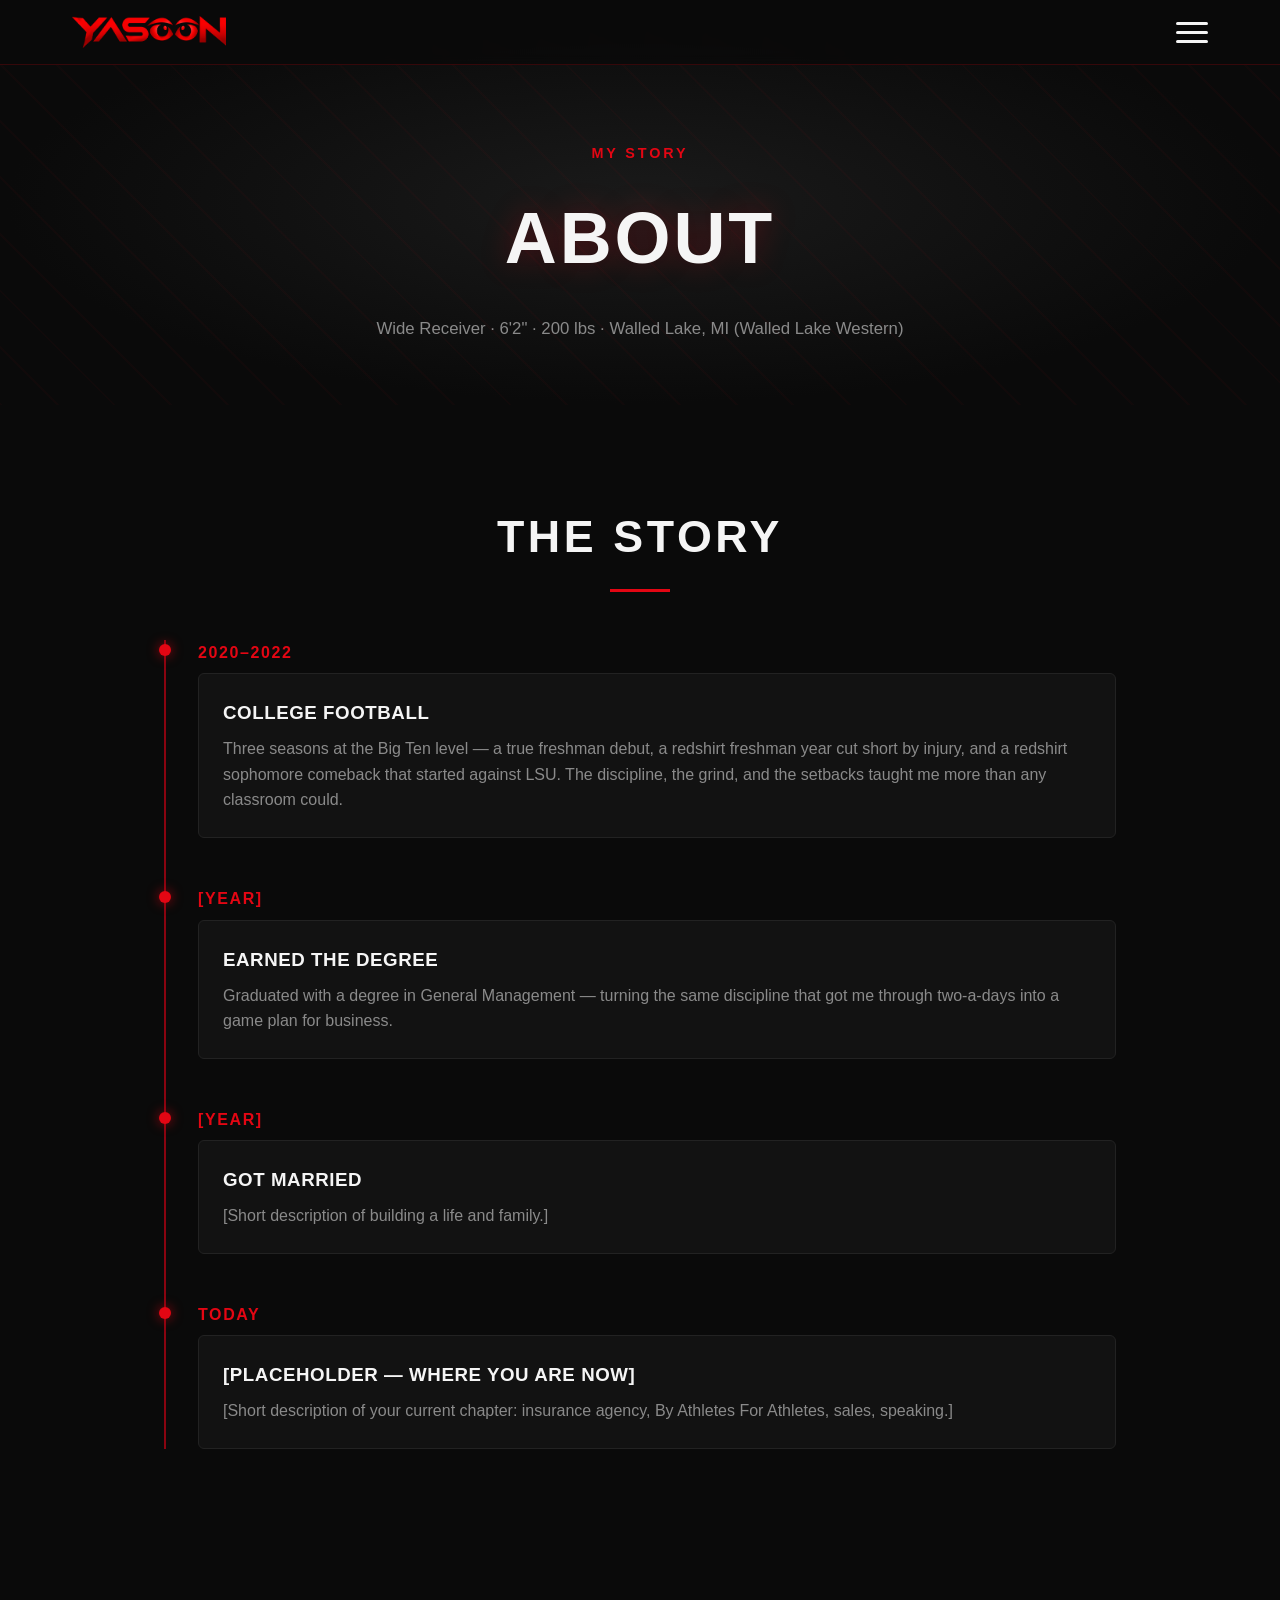
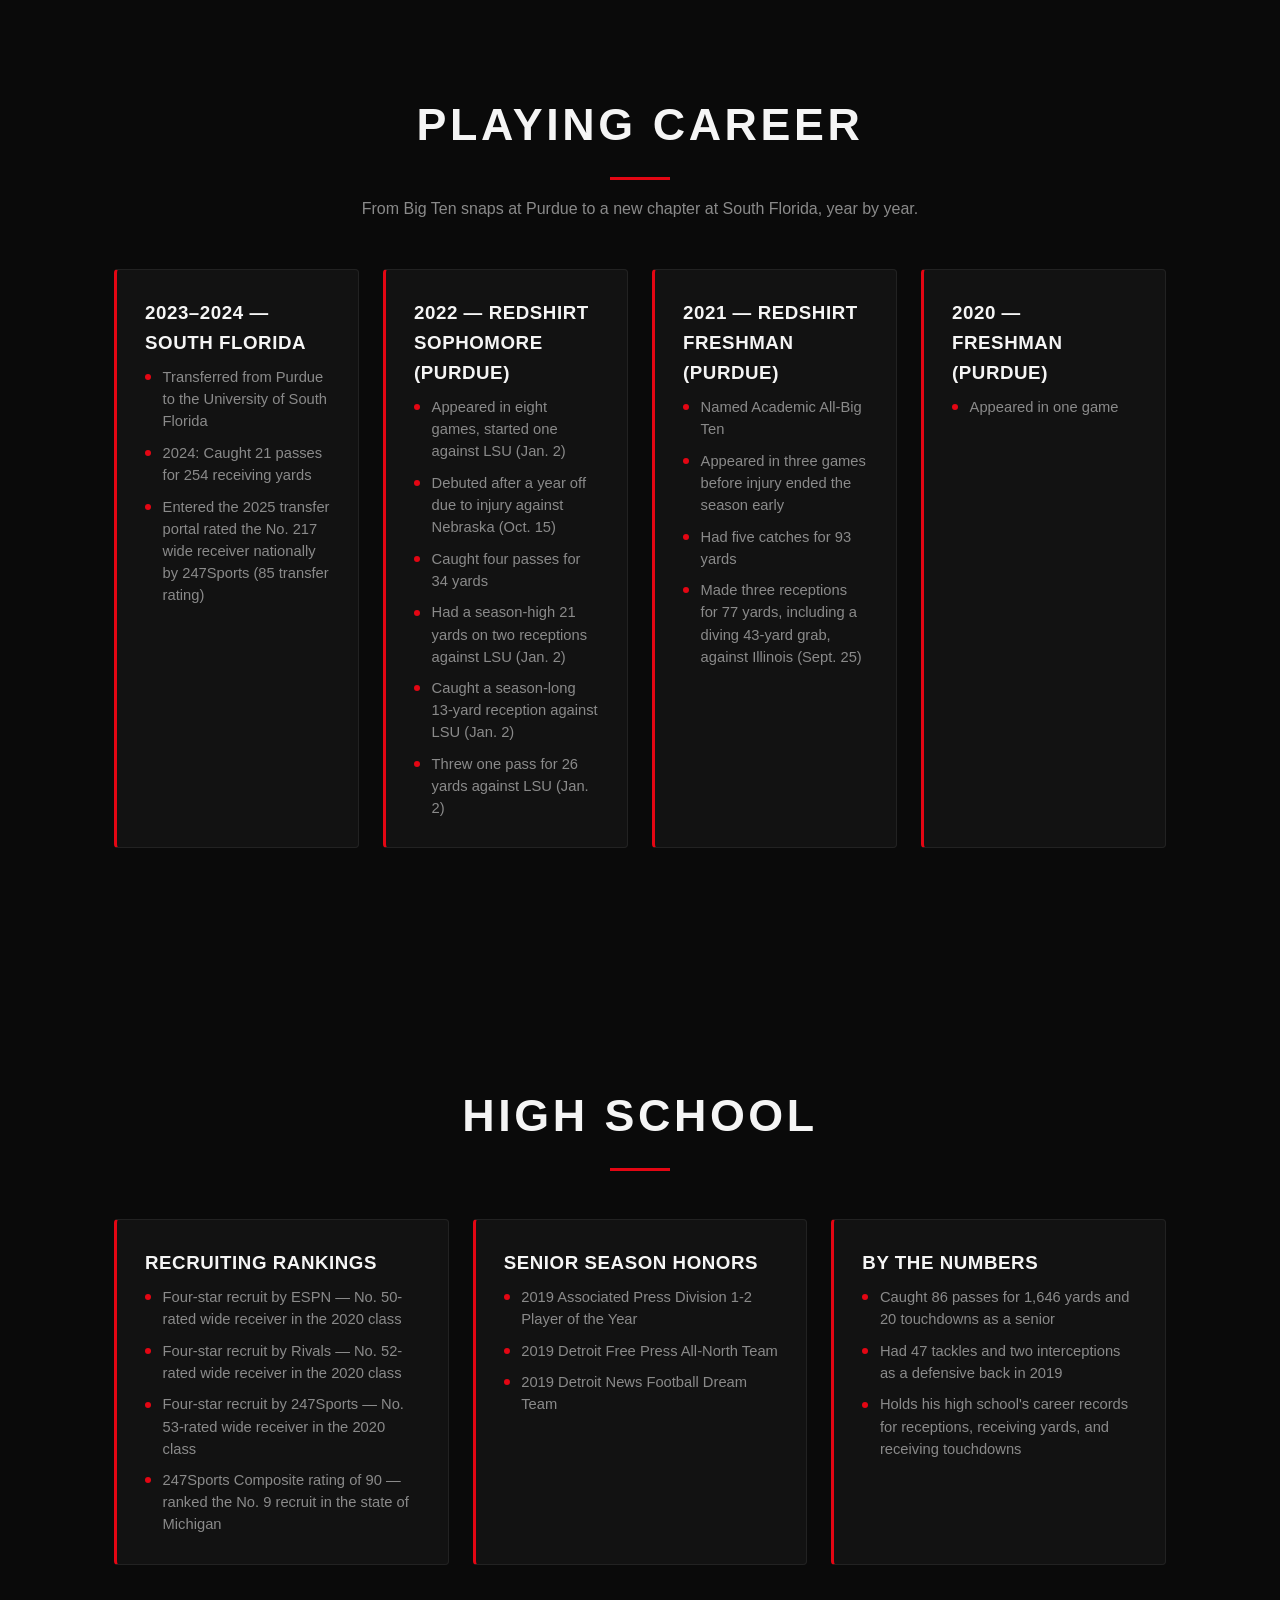
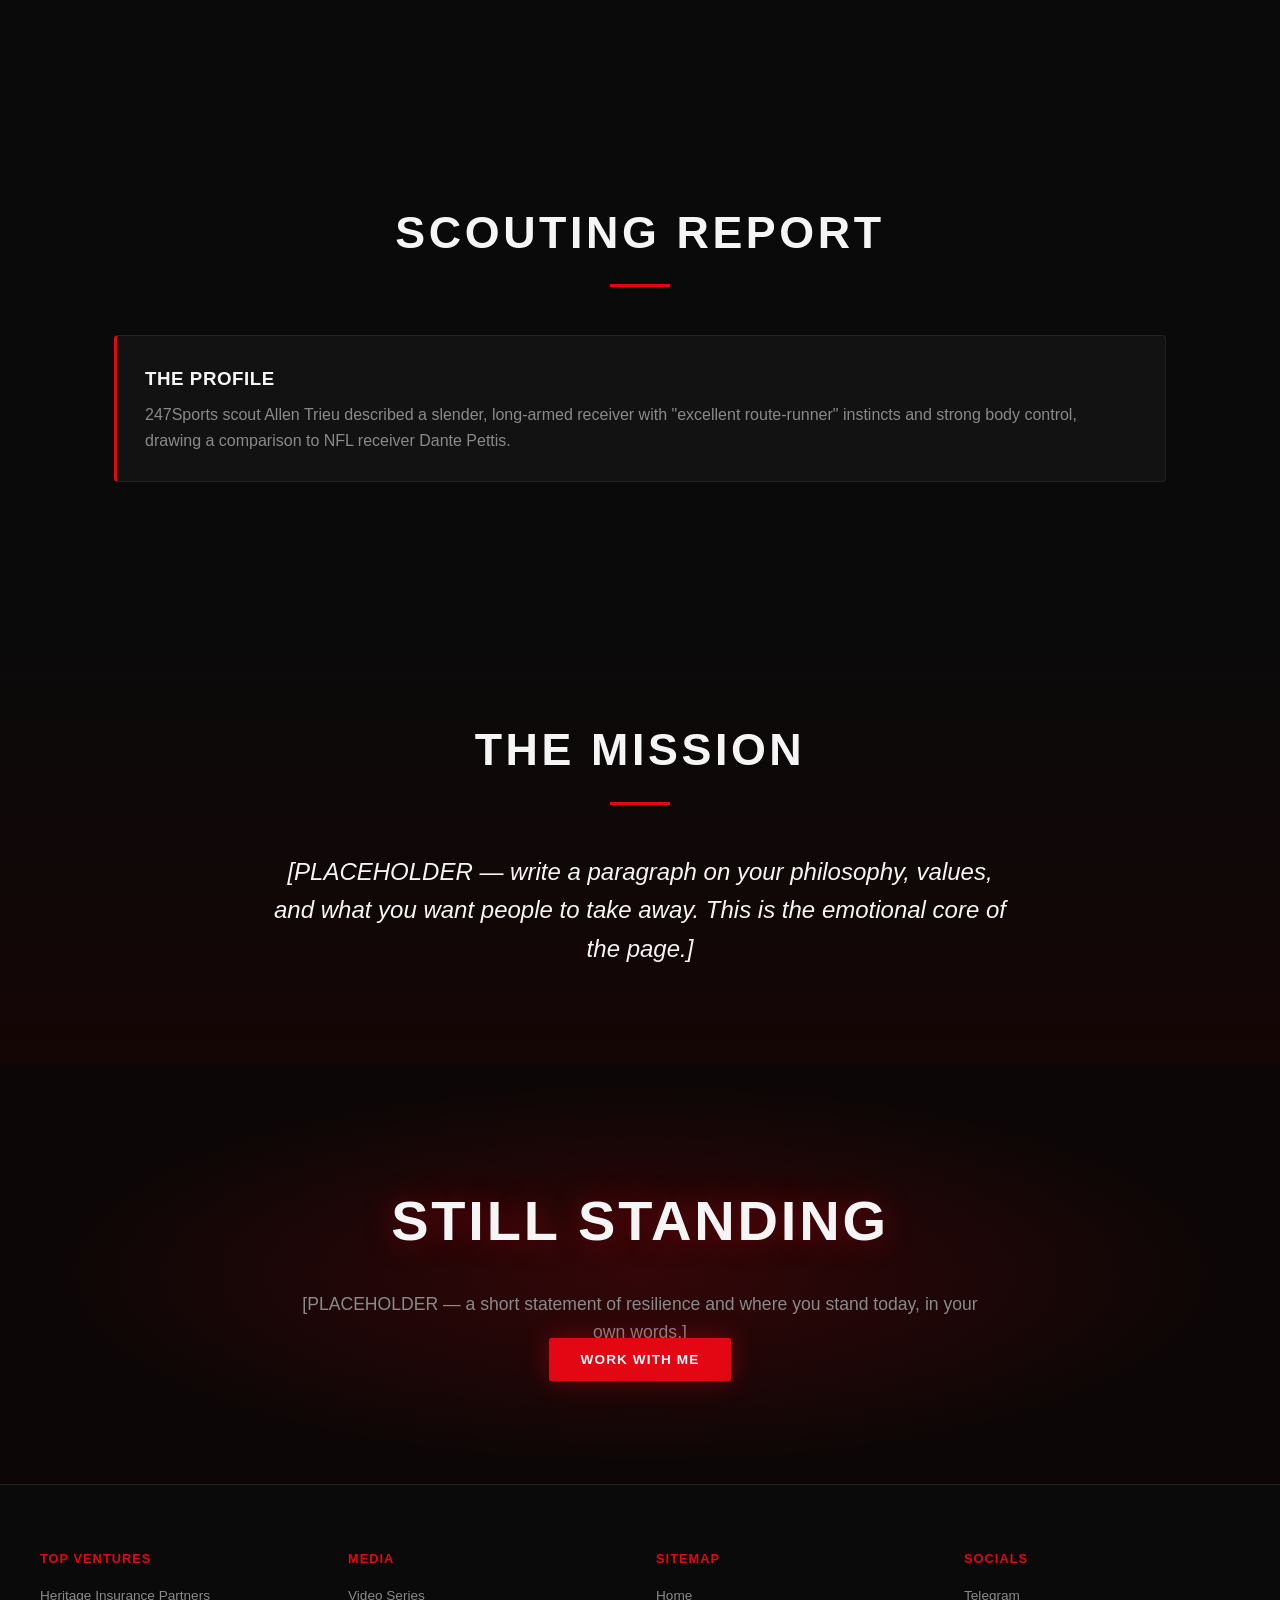
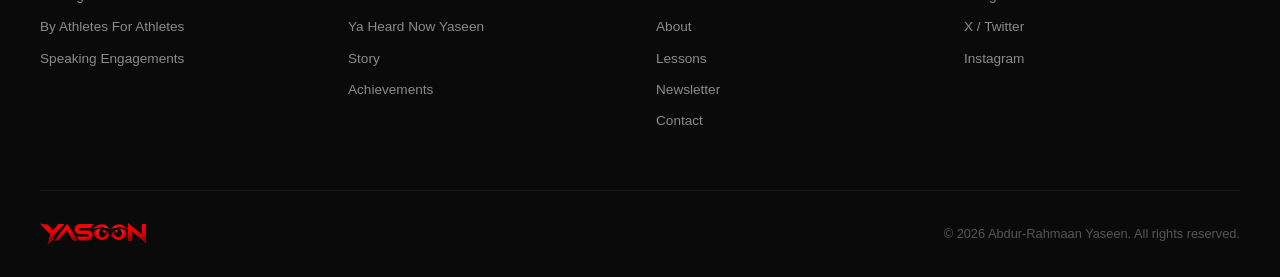
==== commit 891473f8: "Add South Florida transfer, vitals, and scouting report to About page Pulls additional verified bio " ====
--- a/about.html
+++ b/about.html
@@ -33,6 +33,7 @@
   <div class="page-hero-content">
     <p class="eyebrow">My Story</p>
     <h1>ABOUT</h1>
+    <p class="page-hero-sub">Wide Receiver · 6'2" · 200 lbs · Walled Lake, MI (Walled Lake Western)</p>
   </div>
 </section>
 
@@ -72,10 +73,18 @@
 
 <section id="career" class="platform">
   <h2 class="section-title">Playing Career</h2>
-  <p class="platform-sub">Three years of Big Ten football, year by year.</p>
+  <p class="platform-sub">From Big Ten snaps at Purdue to a new chapter at South Florida, year by year.</p>
   <div class="platform-grid">
     <div class="platform-card">
-      <h3>2022 — Redshirt Sophomore</h3>
+      <h3>2023–2024 — South Florida</h3>
+      <ul class="stat-list">
+        <li>Transferred from Purdue to the University of South Florida</li>
+        <li>2024: Caught 21 passes for 254 receiving yards</li>
+        <li>Entered the 2025 transfer portal rated the No. 217 wide receiver nationally by 247Sports (85 transfer rating)</li>
+      </ul>
+    </div>
+    <div class="platform-card">
+      <h3>2022 — Redshirt Sophomore (Purdue)</h3>
       <ul class="stat-list">
         <li>Appeared in eight games, started one against LSU (Jan. 2)</li>
         <li>Debuted after a year off due to injury against Nebraska (Oct. 15)</li>
@@ -86,7 +95,7 @@
       </ul>
     </div>
     <div class="platform-card">
-      <h3>2021 — Redshirt Freshman</h3>
+      <h3>2021 — Redshirt Freshman (Purdue)</h3>
       <ul class="stat-list">
         <li>Named Academic All-Big Ten</li>
         <li>Appeared in three games before injury ended the season early</li>
@@ -95,7 +104,7 @@
       </ul>
     </div>
     <div class="platform-card">
-      <h3>2020 — Freshman</h3>
+      <h3>2020 — Freshman (Purdue)</h3>
       <ul class="stat-list">
         <li>Appeared in one game</li>
       </ul>
@@ -112,6 +121,7 @@
         <li>Four-star recruit by ESPN — No. 50-rated wide receiver in the 2020 class</li>
         <li>Four-star recruit by Rivals — No. 52-rated wide receiver in the 2020 class</li>
         <li>Four-star recruit by 247Sports — No. 53-rated wide receiver in the 2020 class</li>
+        <li>247Sports Composite rating of 90 — ranked the No. 9 recruit in the state of Michigan</li>
       </ul>
     </div>
     <div class="platform-card">
@@ -129,6 +139,16 @@
         <li>Had 47 tackles and two interceptions as a defensive back in 2019</li>
         <li>Holds his high school's career records for receptions, receiving yards, and receiving touchdowns</li>
       </ul>
+    </div>
+  </div>
+</section>
+
+<section id="scouting" class="platform">
+  <h2 class="section-title">Scouting Report</h2>
+  <div class="platform-grid">
+    <div class="platform-card">
+      <h3>The Profile</h3>
+      <p>247Sports scout Allen Trieu described a slender, long-armed receiver with "excellent route-runner" instincts and strong body control, drawing a comparison to NFL receiver Dante Pettis.</p>
     </div>
   </div>
 </section>
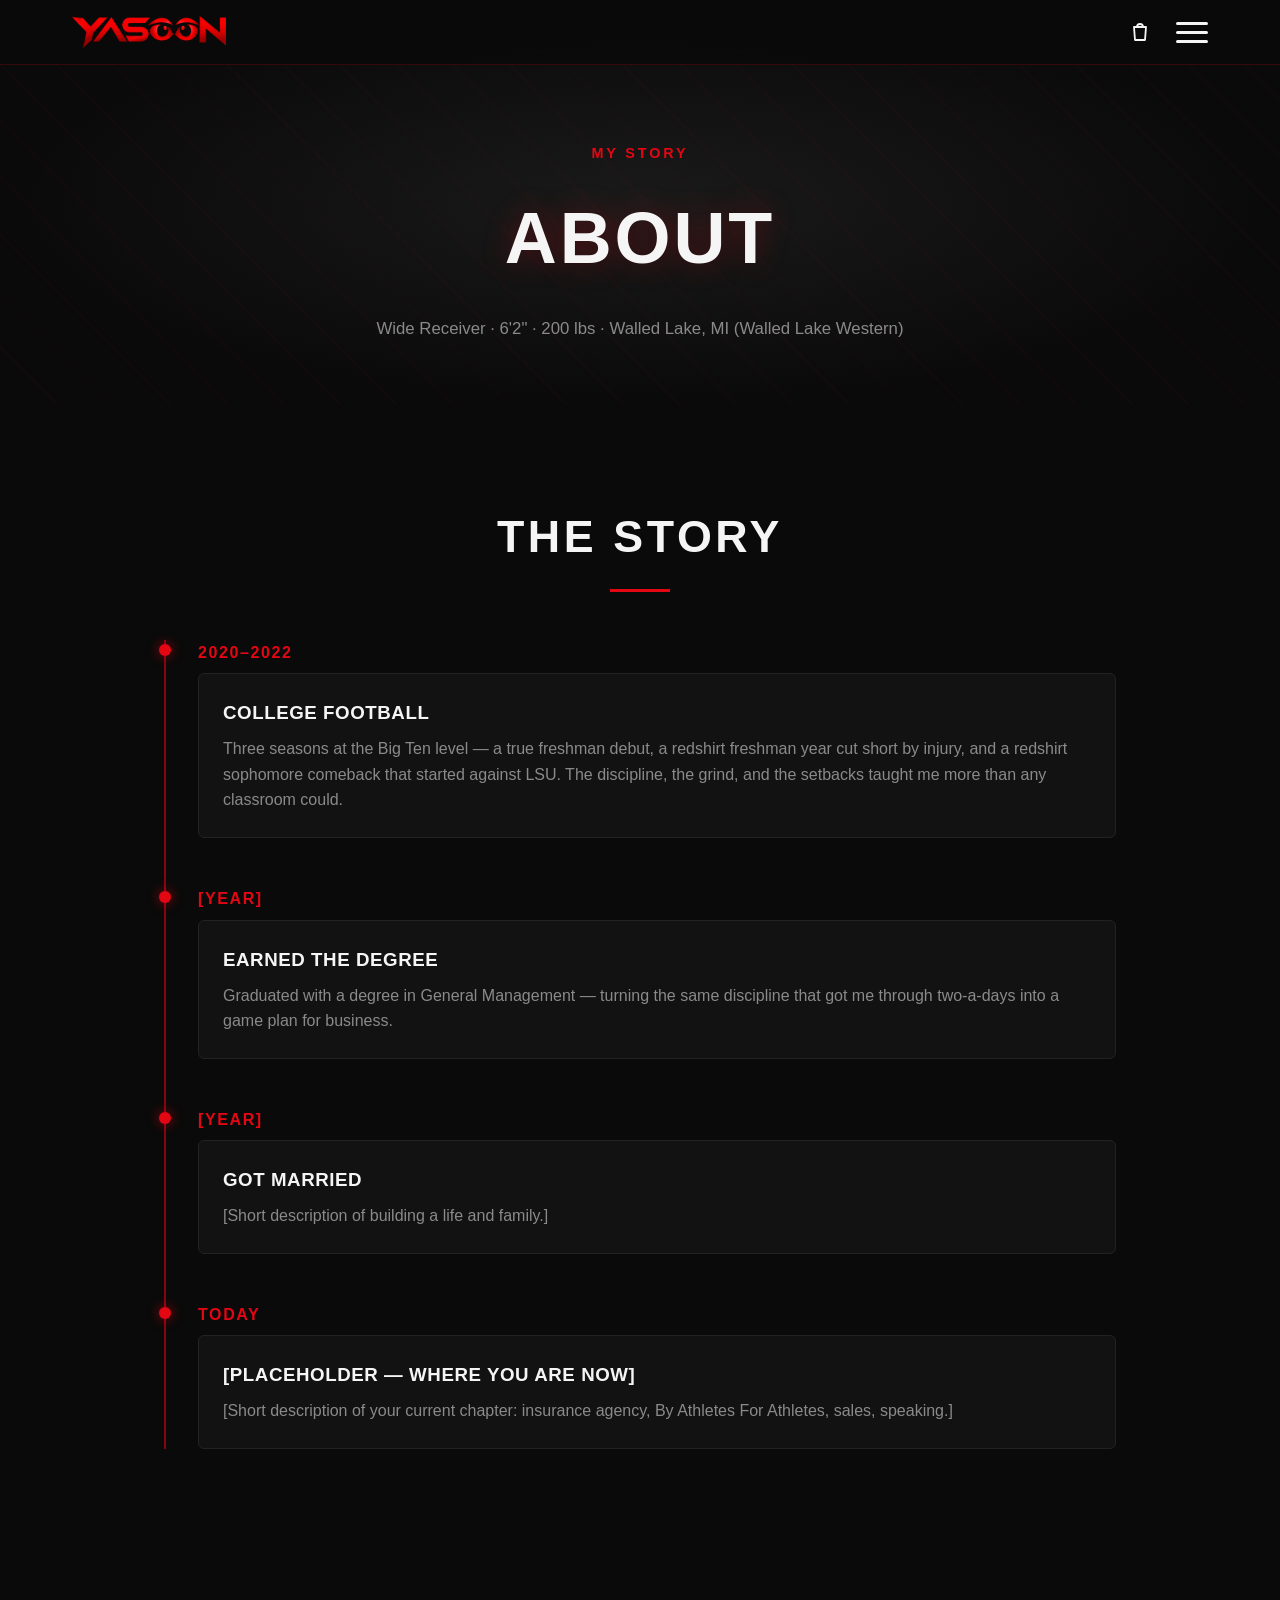
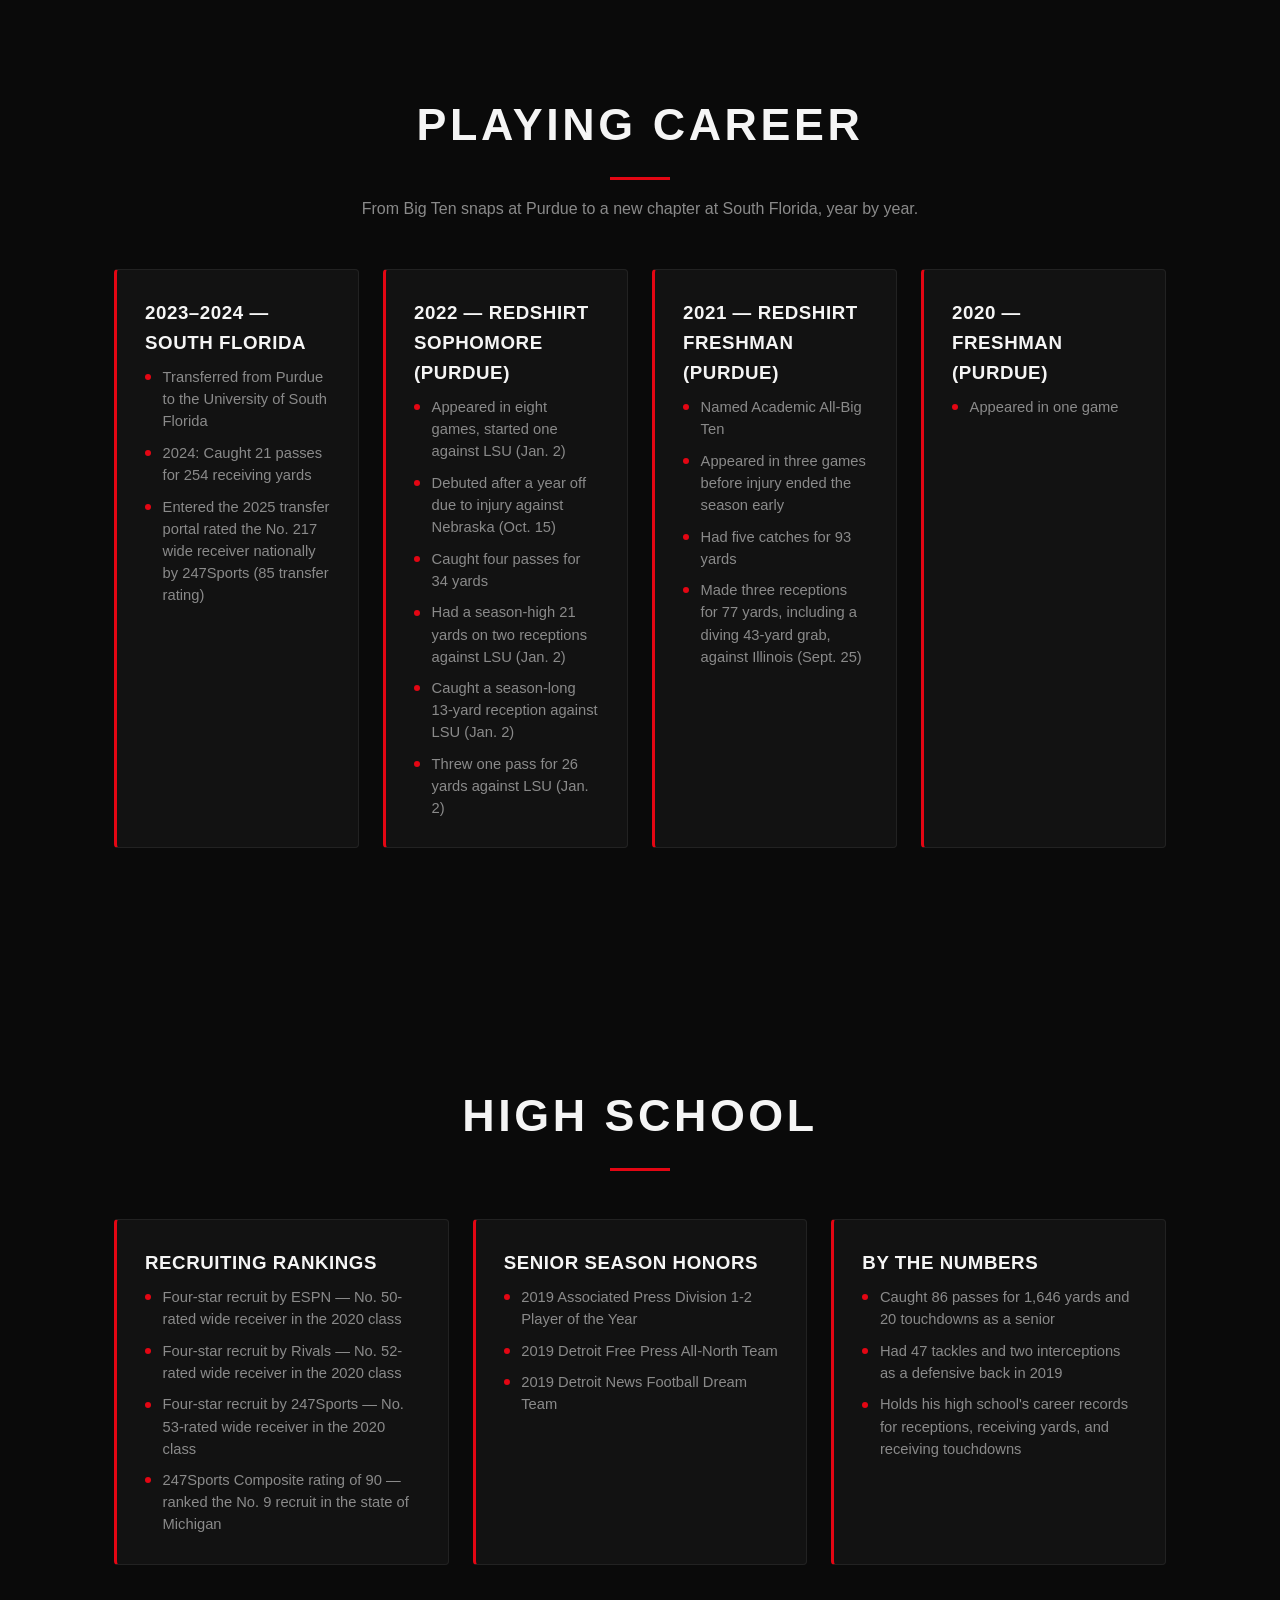
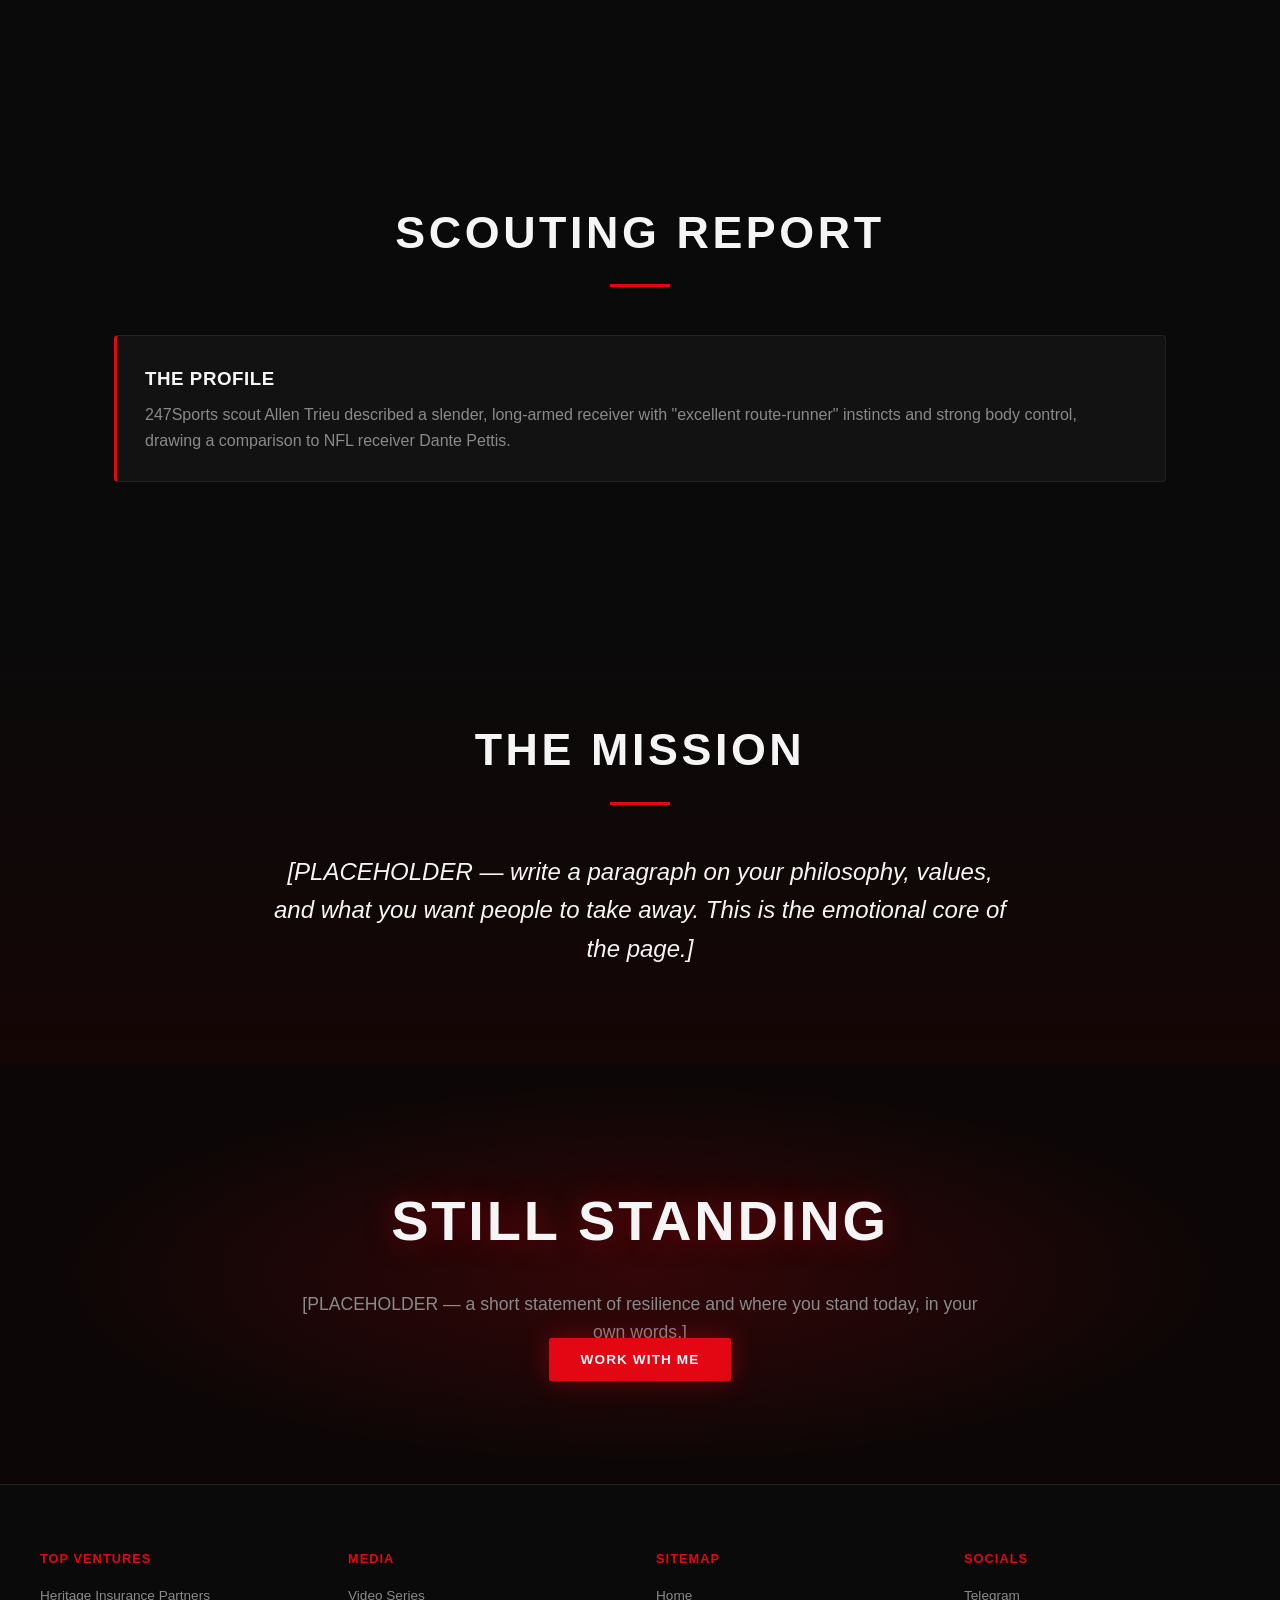
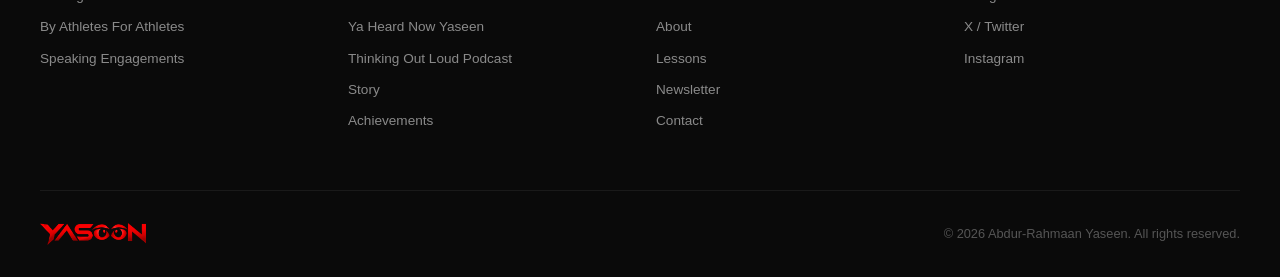
==== commit 942aa7c8: "Add Thinking Out Loud Podcast to footer" ====
--- a/about.html
+++ b/about.html
@@ -181,6 +181,7 @@
       <h4>Media</h4>
       <a href="media.html">Video Series</a>
       <a href="https://rumble.com/yaheardnowyaseen" target="_blank" rel="noopener">Ya Heard Now Yaseen</a>
+      <a href="media.html#thinking-out-loud">Thinking Out Loud Podcast</a>
       <a href="about.html">Story</a>
       <a href="index.html#achievements">Achievements</a>
     </div>
--- a/style.css
+++ b/style.css
@@ -862,3 +862,356 @@
   .footer-bottom { flex-direction: column; text-align: center; }
   .contact-page { grid-template-columns: 1fr; }
 }
+
+/* Merch (home) */
+.merch {
+  background: var(--black);
+  padding: 6rem 1.5rem;
+}
+
+.merch-intro {
+  max-width: 620px;
+  margin: -1.5rem auto 3rem;
+  text-align: center;
+  color: var(--gray);
+  line-height: 1.6;
+}
+
+.merch-grid {
+  max-width: 1100px;
+  margin: 0 auto;
+  display: grid;
+  grid-template-columns: repeat(auto-fit, minmax(230px, 1fr));
+  gap: 1.5rem;
+}
+
+.merch-card {
+  background: var(--dark);
+  border: 1px solid #222;
+  border-radius: 2px;
+  overflow: hidden;
+  display: flex;
+  flex-direction: column;
+  transition: transform 0.2s, border-color 0.2s;
+}
+
+.merch-card:hover {
+  transform: translateY(-4px);
+  border-color: var(--crimson);
+}
+
+.merch-img {
+  position: relative;
+  aspect-ratio: 1 / 1;
+  background: radial-gradient(circle at 50% 40%, #1c1c1c, #0d0d0d);
+  display: flex;
+  align-items: center;
+  justify-content: center;
+}
+
+.merch-img svg {
+  width: 62%;
+  height: auto;
+  fill: #1d1d1d;
+  stroke: #5a5a5a;
+  stroke-width: 1.5;
+  stroke-linejoin: round;
+  stroke-linecap: round;
+}
+
+.merch-img .accent { fill: var(--crimson); stroke: none; }
+.merch-img .accent-line { fill: none; stroke: var(--crimson); }
+
+.merch-tag {
+  position: absolute;
+  top: 0.75rem;
+  left: 0.75rem;
+  background: var(--crimson);
+  color: var(--white);
+  font-size: 0.7rem;
+  font-weight: 700;
+  letter-spacing: 0.12em;
+  text-transform: uppercase;
+  padding: 0.3rem 0.6rem;
+}
+
+.merch-info {
+  padding: 1.25rem;
+  display: flex;
+  flex-direction: column;
+  gap: 0.35rem;
+  flex: 1;
+}
+
+.merch-info h3 {
+  font-size: 1rem;
+  text-transform: uppercase;
+  letter-spacing: 0.05em;
+}
+
+.merch-meta {
+  color: var(--gray);
+  font-size: 0.85rem;
+}
+
+.merch-price {
+  margin-top: auto;
+  padding-top: 0.75rem;
+  font-weight: 900;
+  color: var(--crimson);
+  font-size: 1.15rem;
+}
+
+.merch-buy {
+  display: flex;
+  gap: 0.5rem;
+  margin-top: 0.75rem;
+}
+
+.merch-size {
+  background: var(--black);
+  color: var(--white);
+  border: 1px solid #333;
+  border-radius: 2px;
+  padding: 0.55rem 0.6rem;
+  font: inherit;
+  font-size: 0.8rem;
+  cursor: pointer;
+}
+
+.merch-buy .btn {
+  flex: 1;
+  border: none;
+  cursor: pointer;
+  font-family: inherit;
+  padding: 0.7rem 1rem;
+  font-size: 0.75rem;
+  box-shadow: none;
+}
+
+.merch-fine {
+  text-align: center;
+  color: var(--gray);
+  font-size: 0.8rem;
+  margin-top: 2.5rem;
+}
+
+/* Cart */
+.cart-btn {
+  position: relative;
+  margin-left: auto;
+  margin-right: 1.25rem;
+  background: none;
+  border: none;
+  color: var(--white);
+  cursor: pointer;
+  padding: 4px;
+  display: inline-flex;
+}
+
+.cart-btn:hover { color: var(--crimson); }
+
+.cart-btn svg {
+  width: 24px;
+  height: 24px;
+  fill: none;
+  stroke: currentColor;
+  stroke-width: 1.8;
+  stroke-linejoin: round;
+  stroke-linecap: round;
+}
+
+.cart-count {
+  position: absolute;
+  top: -4px;
+  right: -6px;
+  min-width: 18px;
+  height: 18px;
+  padding: 0 4px;
+  border-radius: 9px;
+  background: var(--crimson);
+  color: var(--white);
+  font-size: 0.7rem;
+  font-weight: 700;
+  line-height: 18px;
+  text-align: center;
+  display: none;
+}
+
+.cart-btn.has-items .cart-count { display: block; }
+.cart-btn.bump { animation: cart-bump 0.4s ease; }
+
+@keyframes cart-bump {
+  40% { transform: scale(1.25); }
+}
+
+.cart-overlay {
+  position: fixed;
+  inset: 0;
+  background: rgba(0,0,0,0.6);
+  opacity: 0;
+  pointer-events: none;
+  transition: opacity 0.25s;
+  z-index: 190;
+}
+
+.cart-drawer {
+  position: fixed;
+  top: 0; right: 0; bottom: 0;
+  width: min(400px, 100%);
+  background: var(--dark);
+  border-left: 1px solid rgba(227,6,19,0.3);
+  z-index: 200;
+  display: flex;
+  flex-direction: column;
+  transform: translateX(100%);
+  transition: transform 0.3s ease;
+}
+
+body.cart-open { overflow: hidden; }
+body.cart-open .cart-overlay { opacity: 1; pointer-events: auto; }
+body.cart-open .cart-drawer { transform: none; }
+
+.cart-head {
+  display: flex;
+  justify-content: space-between;
+  align-items: center;
+  padding: 1.25rem 1.5rem;
+  border-bottom: 1px solid #222;
+}
+
+.cart-head h3 {
+  text-transform: uppercase;
+  letter-spacing: 0.08em;
+  font-size: 1rem;
+}
+
+.cart-close {
+  background: none;
+  border: none;
+  color: var(--white);
+  font-size: 1.8rem;
+  line-height: 1;
+  cursor: pointer;
+}
+
+.cart-close:hover { color: var(--crimson); }
+
+.cart-items {
+  flex: 1;
+  overflow-y: auto;
+  padding: 0.5rem 1.5rem;
+}
+
+.cart-empty {
+  color: var(--gray);
+  text-align: center;
+  margin-top: 3rem;
+}
+
+.cart-item {
+  display: grid;
+  grid-template-columns: 1fr auto auto auto;
+  gap: 0.75rem;
+  align-items: center;
+  padding: 1rem 0;
+  border-bottom: 1px solid #222;
+}
+
+.cart-item-info strong {
+  display: block;
+  font-size: 0.9rem;
+  text-transform: uppercase;
+  letter-spacing: 0.04em;
+}
+
+.cart-item-meta {
+  color: var(--gray);
+  font-size: 0.8rem;
+}
+
+.cart-qty {
+  display: inline-flex;
+  align-items: center;
+  border: 1px solid #333;
+}
+
+.cart-qty button {
+  background: none;
+  border: none;
+  color: var(--white);
+  width: 28px;
+  height: 28px;
+  cursor: pointer;
+  font-size: 1rem;
+}
+
+.cart-qty button:hover { color: var(--crimson); }
+
+.cart-qty span {
+  min-width: 22px;
+  text-align: center;
+  font-size: 0.85rem;
+}
+
+.cart-line {
+  font-weight: 700;
+  font-size: 0.9rem;
+  min-width: 62px;
+  text-align: right;
+}
+
+.cart-remove {
+  background: none;
+  border: none;
+  color: var(--gray);
+  font-size: 1.2rem;
+  cursor: pointer;
+}
+
+.cart-remove:hover { color: var(--crimson); }
+
+.cart-foot {
+  padding: 1.25rem 1.5rem;
+  border-top: 1px solid #222;
+  display: flex;
+  flex-direction: column;
+  gap: 1rem;
+}
+
+.cart-subtotal {
+  display: flex;
+  justify-content: space-between;
+  align-items: baseline;
+  text-transform: uppercase;
+  letter-spacing: 0.06em;
+  font-size: 0.9rem;
+}
+
+.cart-subtotal strong {
+  color: var(--crimson);
+  font-size: 1.1rem;
+}
+
+.cart-checkout {
+  width: 100%;
+  border: none;
+  cursor: pointer;
+  font-family: inherit;
+  text-align: center;
+}
+
+.cart-checkout:disabled {
+  opacity: 0.4;
+  cursor: not-allowed;
+  box-shadow: none;
+  transform: none;
+}
+
+.cart-note {
+  color: var(--gray);
+  font-size: 0.82rem;
+  line-height: 1.5;
+}
+
+.cart-note a { color: var(--crimson); }
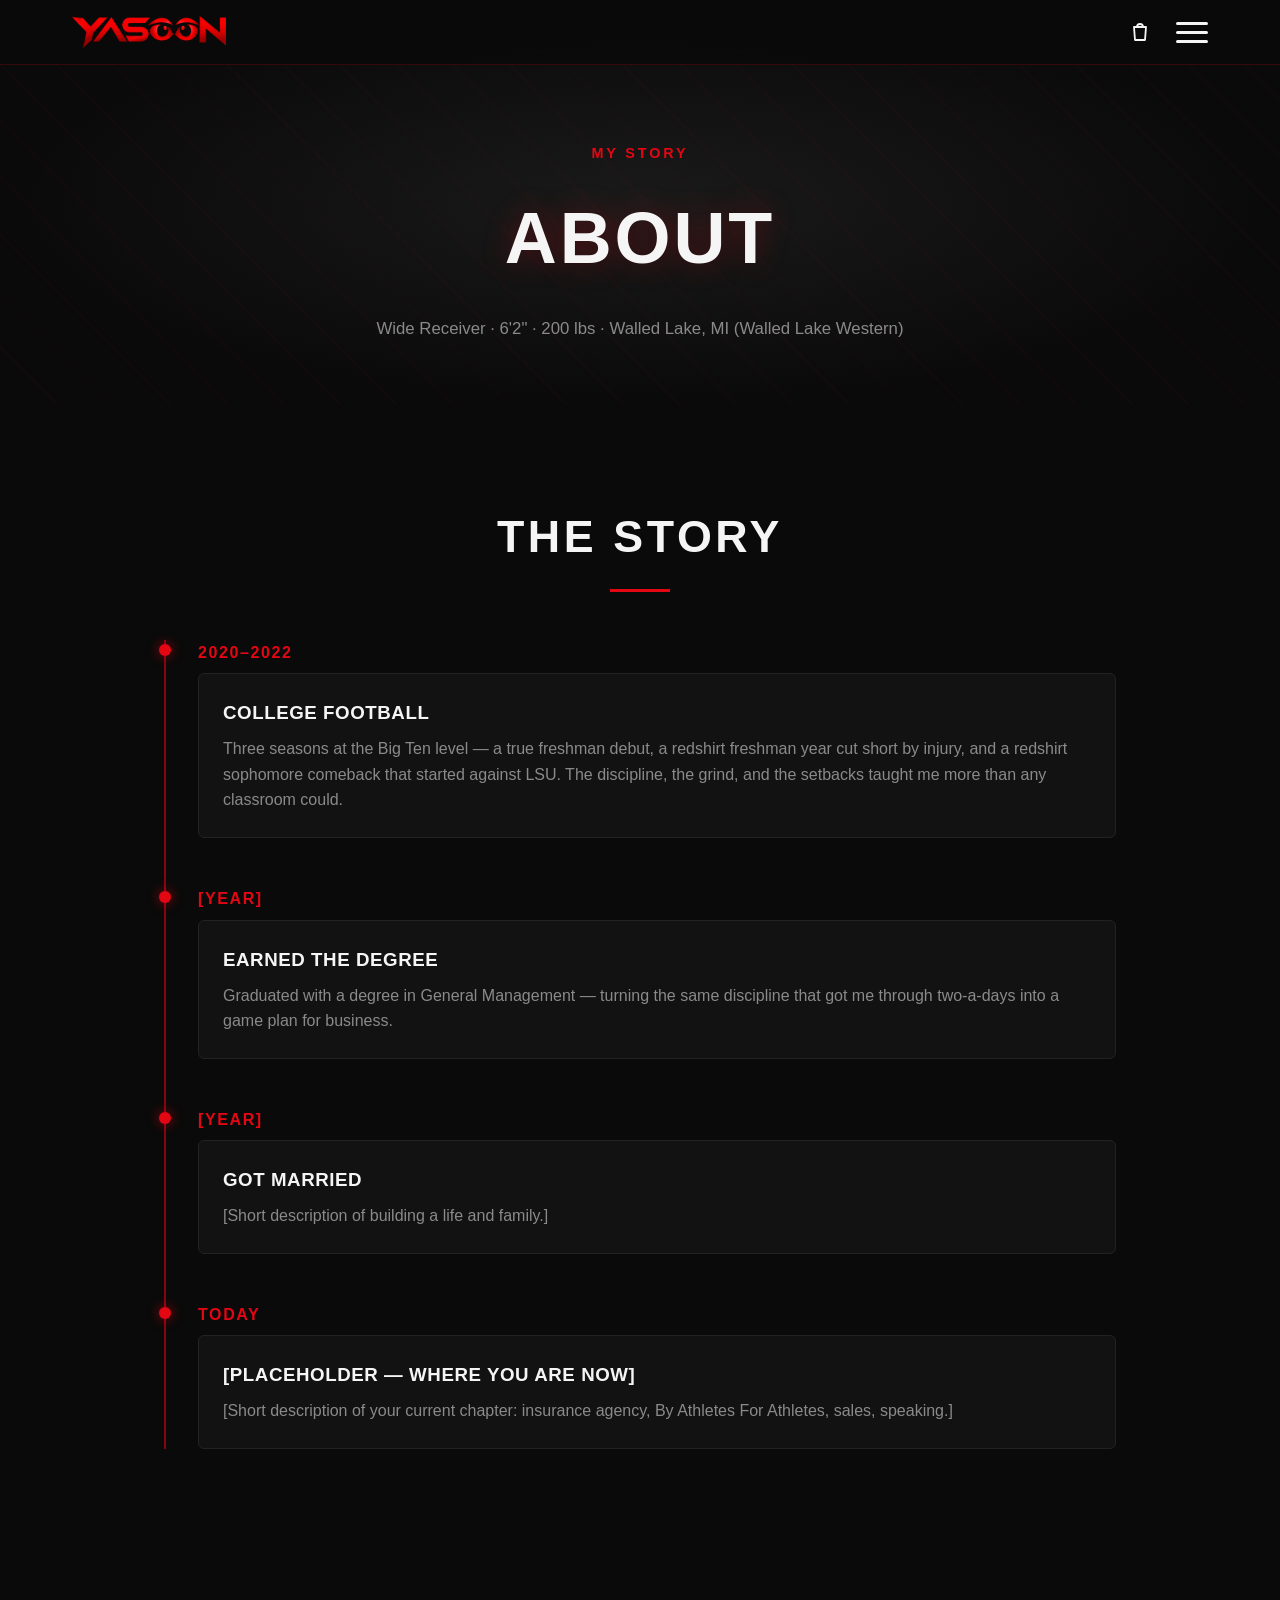
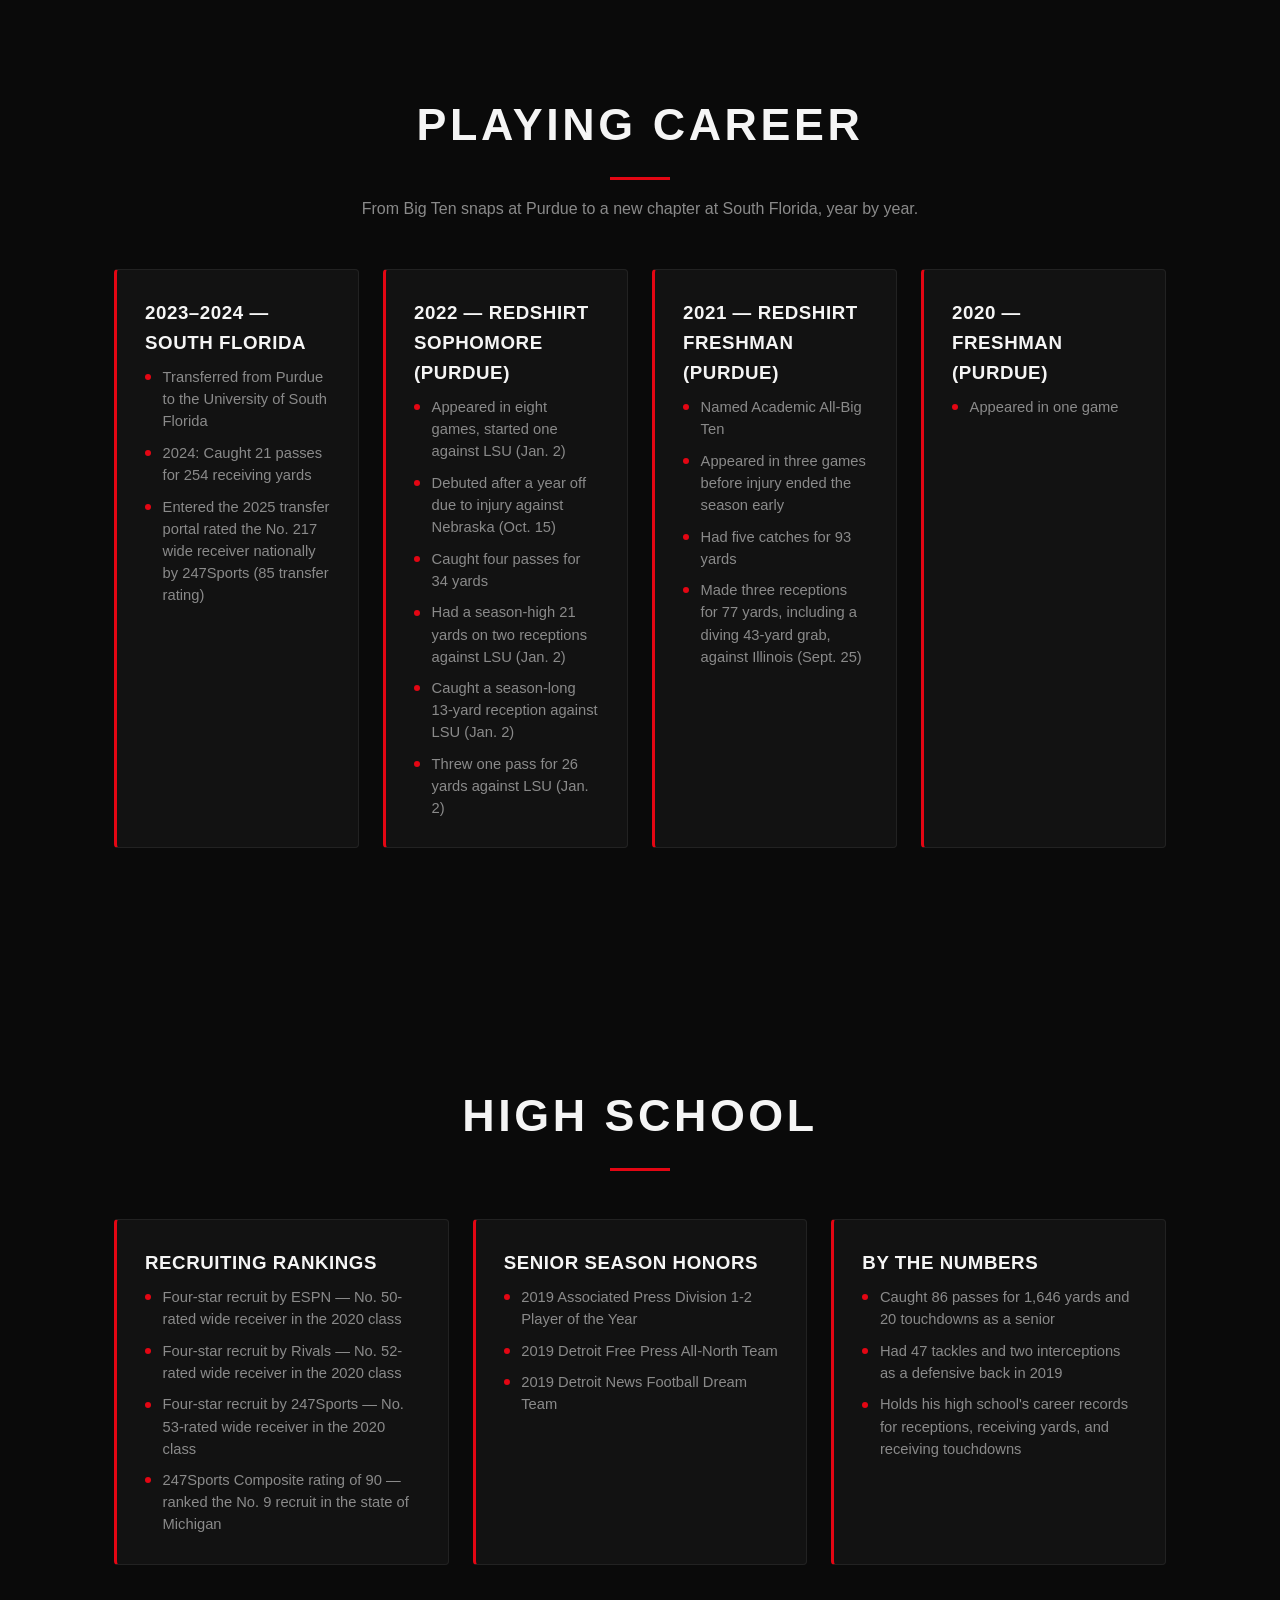
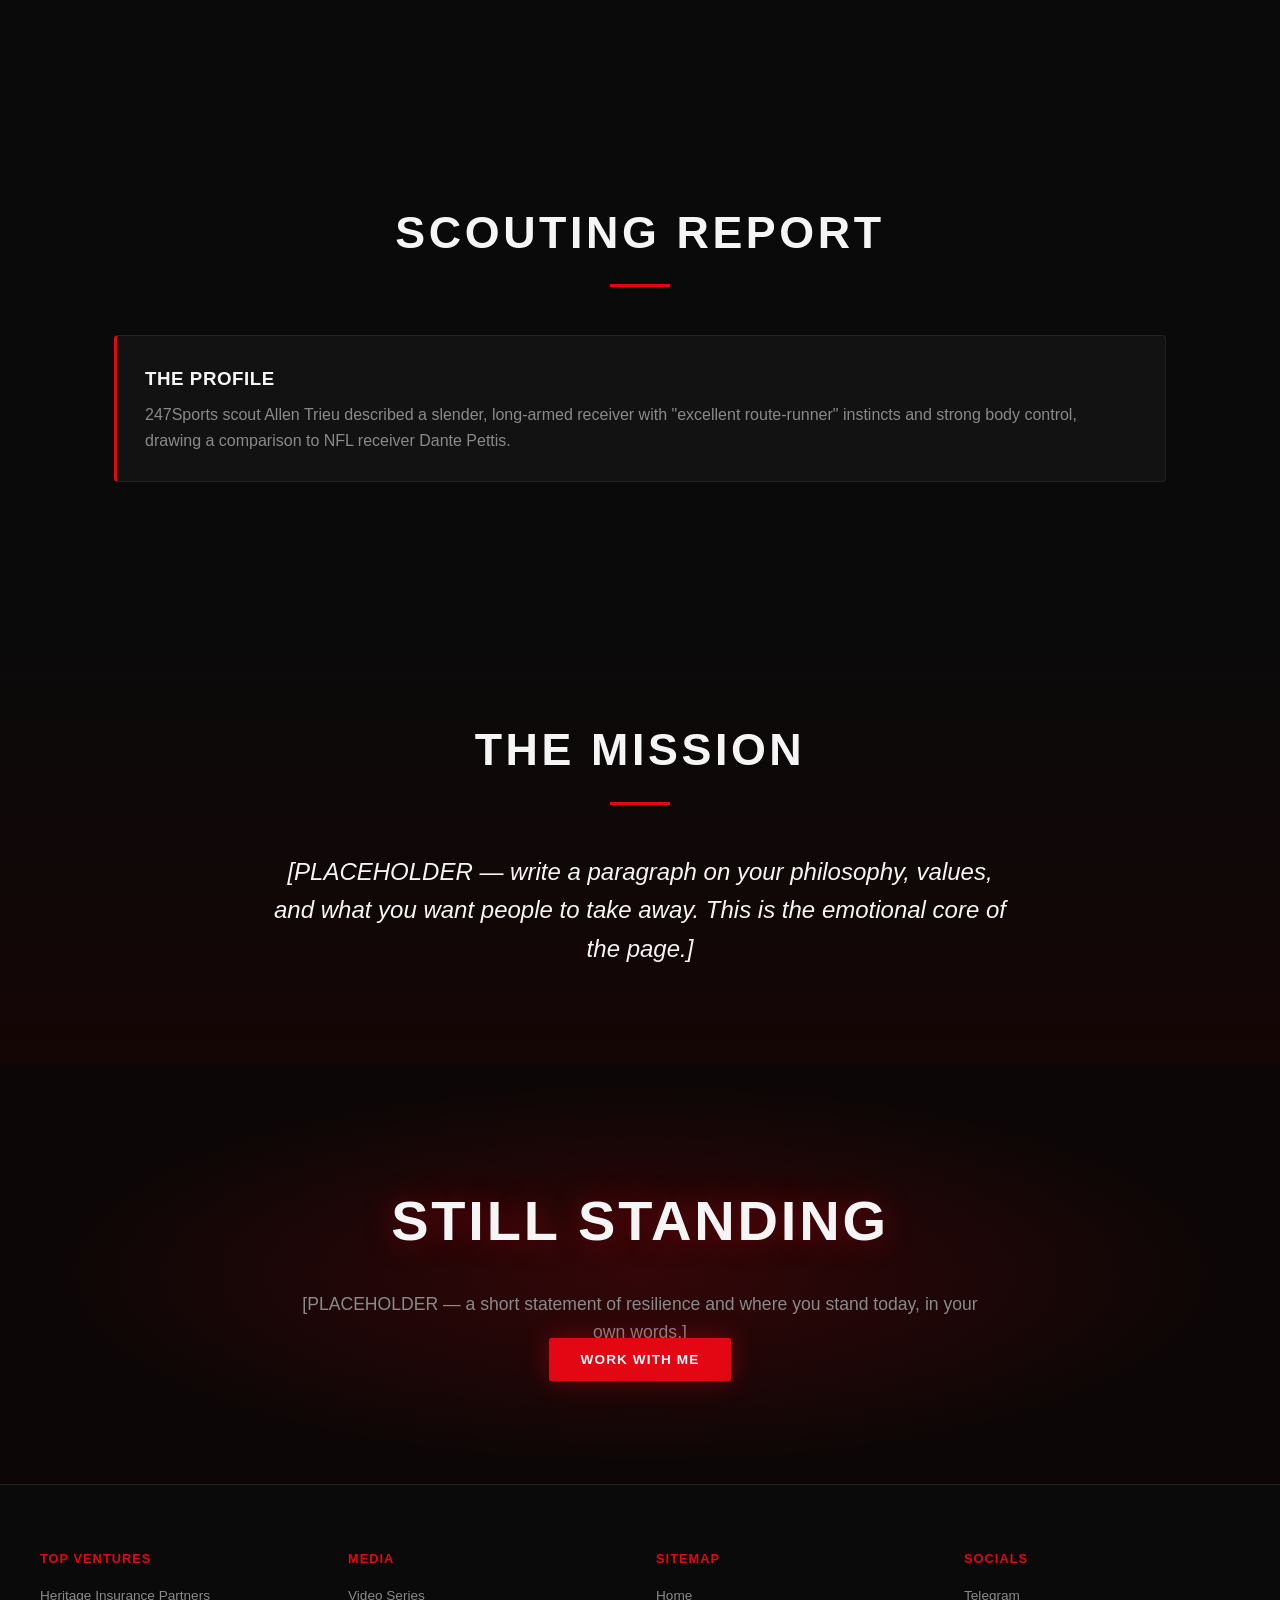
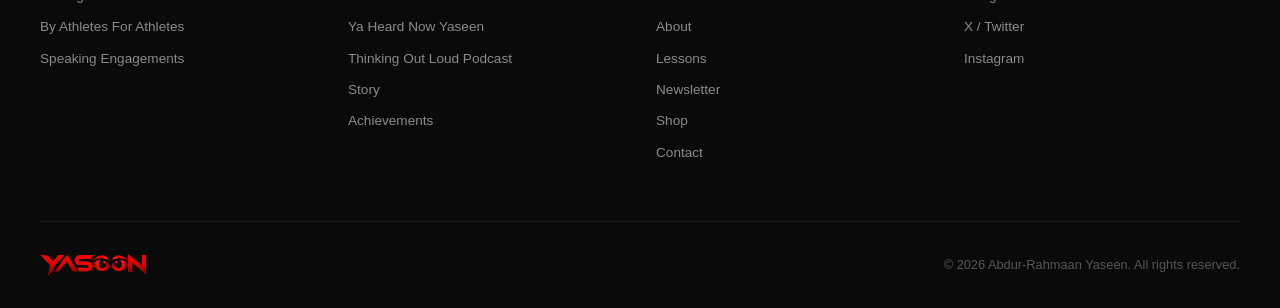
==== commit fb0d85e7: "Add Shop to nav and footer" ====
--- a/about.html
+++ b/about.html
@@ -22,6 +22,7 @@
       <a href="lessons.html">Lessons</a>
       <a href="ventures.html">Ventures</a>
       <a href="media.html">Media</a>
+      <a href="shop.html">Shop</a>
       <a href="newsletter.html">Newsletter</a>
       <a href="contact.html" class="cta-link">Contact</a>
     </nav>
@@ -191,6 +192,7 @@
       <a href="about.html">About</a>
       <a href="lessons.html">Lessons</a>
       <a href="newsletter.html">Newsletter</a>
+      <a href="shop.html">Shop</a>
       <a href="contact.html">Contact</a>
     </div>
     <div class="footer-col">
